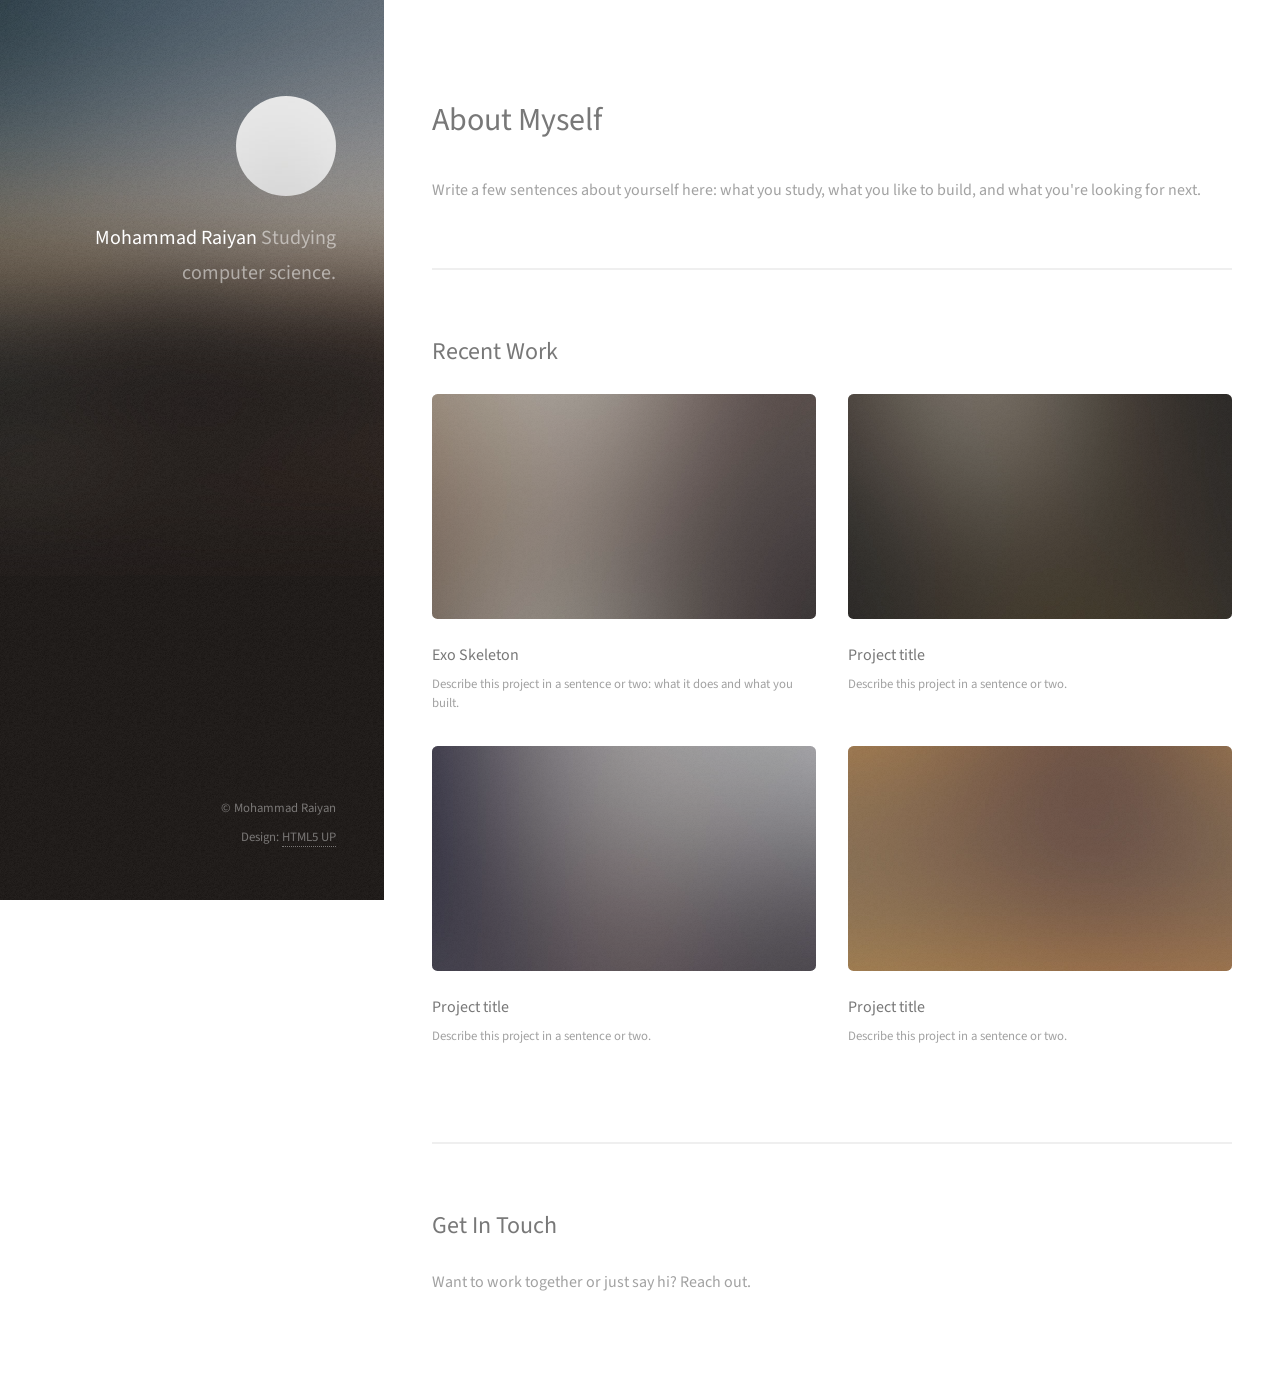
==== index.html @ b4f327a8 "Build portfolio site with admin editor" ====
<!DOCTYPE HTML>
<!--
	Strata by HTML5 UP
	html5up.net | @ajlkn
	Free for personal and commercial use under the CCA 3.0 license (html5up.net/license)

	All text, images and links come from content.json. Edit them at /admin.
-->
<html>
	<head>
		<title>Mohammad Raiyan</title>
		<meta charset="utf-8" />
		<meta name="viewport" content="width=device-width, initial-scale=1, user-scalable=no" />
		<link rel="stylesheet" href="assets/css/main.css" />
		<style id="portfolio-theme"></style>
	</head>
	<body class="is-preload">

		<!-- Header -->
			<header id="header">
				<div class="inner"></div>
			</header>

		<!-- Main -->
			<div id="main">

				<!-- About -->
					<section id="one"></section>

				<!-- Projects -->
					<section id="two"></section>

				<!-- Contact -->
					<section id="three"></section>

			</div>

		<!-- Footer -->
			<footer id="footer">
				<div class="inner">
					<ul class="icons" id="social"></ul>
					<ul class="copyright">
						<li id="copyright"></li><li>Design: <a href="http://html5up.net">HTML5 UP</a></li>
					</ul>
				</div>
			</footer>

		<!-- Scripts -->
			<script src="assets/js/jquery.min.js"></script>
			<script src="assets/js/jquery.poptrox.min.js"></script>
			<script src="assets/js/browser.min.js"></script>
			<script src="assets/js/breakpoints.min.js"></script>
			<script src="assets/js/util.js"></script>
			<script src="assets/js/main.js"></script>
			<script src="assets/js/content.js"></script>

	</body>
</html>
---- assets/css/main.css ----
@import url("fontawesome-all.min.css");
@import url("https://fonts.googleapis.com/css?family=Source+Sans+Pro:400,400italic");

/*
	Strata by HTML5 UP
	html5up.net | @ajlkn
	Free for personal and commercial use under the CCA 3.0 license (html5up.net/license)
*/

html, body, div, span, applet, object,
iframe, h1, h2, h3, h4, h5, h6, p, blockquote,
pre, a, abbr, acronym, address, big, cite,
code, del, dfn, em, img, ins, kbd, q, s, samp,
small, strike, strong, sub, sup, tt, var, b,
u, i, center, dl, dt, dd, ol, ul, li, fieldset,
form, label, legend, table, caption, tbody,
tfoot, thead, tr, th, td, article, aside,
canvas, details, embed, figure, figcaption,
footer, header, hgroup, menu, nav, output, ruby,
section, summary, time, mark, audio, video {
	margin: 0;
	padding: 0;
	border: 0;
	font-size: 100%;
	font: inherit;
	vertical-align: baseline;}

article, aside, details, figcaption, figure,
footer, header, hgroup, menu, nav, section {
	display: block;}

body {
	line-height: 1;
}

ol, ul {
	list-style: none;
}

blockquote, q {
	quotes: none;
}

	blockquote:before, blockquote:after, q:before, q:after {
		content: '';
		content: none;
	}

table {
	border-collapse: collapse;
	border-spacing: 0;
}

body {
	-webkit-text-size-adjust: none;
}

mark {
	background-color: transparent;
	color: inherit;
}

input::-moz-focus-inner {
	border: 0;
	padding: 0;
}

input, select, textarea {
	-moz-appearance: none;
	-webkit-appearance: none;
	-ms-appearance: none;
	appearance: none;
}

/* Basic */

	html {
		box-sizing: border-box;
	}

	*, *:before, *:after {
		box-sizing: inherit;
	}

	body {
		background: #fff;
	}

		body.is-preload *, body.is-preload *:before, body.is-preload *:after {
			-moz-animation: none !important;
			-webkit-animation: none !important;
			-ms-animation: none !important;
			animation: none !important;
			-moz-transition: none !important;
			-webkit-transition: none !important;
			-ms-transition: none !important;
			transition: none !important;
		}

	body, input, select, textarea {
		color: #a2a2a2;
		font-family: "Source Sans Pro", Helvetica, sans-serif;
		font-size: 16pt;
		font-weight: 400;
		line-height: 1.75em;
	}

	a {
		-moz-transition: color 0.2s ease-in-out, border-color 0.2s ease-in-out;
		-webkit-transition: color 0.2s ease-in-out, border-color 0.2s ease-in-out;
		-ms-transition: color 0.2s ease-in-out, border-color 0.2s ease-in-out;
		transition: color 0.2s ease-in-out, border-color 0.2s ease-in-out;
		border-bottom: dotted 1px;
		color: #49bf9d;
		text-decoration: none;
	}

		a:hover {
			border-bottom-color: transparent;
			color: #49bf9d !important;
			text-decoration: none;
		}

	strong, b {
		color: #787878;
		font-weight: 400;
	}

	em, i {
		font-style: italic;
	}

	p {
		margin: 0 0 2em 0;
	}

	h1, h2, h3, h4, h5, h6 {
		color: #787878;
		font-weight: 400;
		line-height: 1em;
		margin: 0 0 1em 0;
	}

		h1 a, h2 a, h3 a, h4 a, h5 a, h6 a {
			color: inherit;
			text-decoration: none;
		}

	h1 {
		font-size: 2em;
		line-height: 1.5em;
	}

	h2 {
		font-size: 1.5em;
		line-height: 1.5em;
	}

	h3 {
		font-size: 1.25em;
		line-height: 1.5em;
	}

	h4 {
		font-size: 1.1em;
		line-height: 1.5em;
	}

	h5 {
		font-size: 0.9em;
		line-height: 1.5em;
	}

	h6 {
		font-size: 0.7em;
		line-height: 1.5em;
	}

	sub {
		font-size: 0.8em;
		position: relative;
		top: 0.5em;
	}

	sup {
		font-size: 0.8em;
		position: relative;
		top: -0.5em;
	}

	hr {
		border: 0;
		border-bottom: solid 2px #efefef;
		margin: 2em 0;
	}

		hr.major {
			margin: 3em 0;
		}

	blockquote {
		border-left: solid 6px #efefef;
		font-style: italic;
		margin: 0 0 2em 0;
		padding: 0.5em 0 0.5em 1.5em;
	}

	code {
		background: #f7f7f7;
		border-radius: 0.35em;
		border: solid 2px #efefef;
		font-family: "Courier New", monospace;
		font-size: 0.9em;
		margin: 0 0.25em;
		padding: 0.25em 0.65em;
	}

	pre {
		-webkit-overflow-scrolling: touch;
		font-family: "Courier New", monospace;
		font-size: 0.9em;
		margin: 0 0 2em 0;
	}

		pre code {
			display: block;
			line-height: 1.75em;
			padding: 1em 1.5em;
			overflow-x: auto;
		}

	.align-left {
		text-align: left;
	}

	.align-center {
		text-align: center;
	}

	.align-right {
		text-align: right;
	}

/* Container */

	.container {
		margin: 0 auto;
		max-width: calc(100% - 4em);
		width: 100%;
	}

		.container.xsmall {
			width: 25%;
		}

		.container.small {
			width: 50%;
		}

		.container.medium {
			width: 75%;
		}

		.container.large {
			width: 125%;
		}

		.container.xlarge {
			width: 150%;
		}

		.container.max {
			width: 100%;
		}

		@media screen and (max-width: 980px) {

			.container {
				width: 100% !important;
				max-width: 100% !important;
			}

		}

		@media screen and (max-width: 480px) {

			.container {
				max-width: calc(100% - 3em);
			}

		}

/* Row */

	.row {
		display: flex;
		flex-wrap: wrap;
		box-sizing: border-box;
		align-items: stretch;
	}

		.row > * {
			box-sizing: border-box;
		}

		.row.gtr-uniform > * > :last-child {
			margin-bottom: 0;
		}

		.row.aln-left {
			justify-content: flex-start;
		}

		.row.aln-center {
			justify-content: center;
		}

		.row.aln-right {
			justify-content: flex-end;
		}

		.row.aln-top {
			align-items: flex-start;
		}

		.row.aln-middle {
			align-items: center;
		}

		.row.aln-bottom {
			align-items: flex-end;
		}

		.row > .imp {
			order: -1;
		}

		.row > .col-1 {
			width: 8.33333%;
		}

		.row > .off-1 {
			margin-left: 8.33333%;
		}

		.row > .col-2 {
			width: 16.66667%;
		}

		.row > .off-2 {
			margin-left: 16.66667%;
		}

		.row > .col-3 {
			width: 25%;
		}

		.row > .off-3 {
			margin-left: 25%;
		}

		.row > .col-4 {
			width: 33.33333%;
		}

		.row > .off-4 {
			margin-left: 33.33333%;
		}

		.row > .col-5 {
			width: 41.66667%;
		}

		.row > .off-5 {
			margin-left: 41.66667%;
		}

		.row > .col-6 {
			width: 50%;
		}

		.row > .off-6 {
			margin-left: 50%;
		}

		.row > .col-7 {
			width: 58.33333%;
		}

		.row > .off-7 {
			margin-left: 58.33333%;
		}

		.row > .col-8 {
			width: 66.66667%;
		}

		.row > .off-8 {
			margin-left: 66.66667%;
		}

		.row > .col-9 {
			width: 75%;
		}

		.row > .off-9 {
			margin-left: 75%;
		}

		.row > .col-10 {
			width: 83.33333%;
		}

		.row > .off-10 {
			margin-left: 83.33333%;
		}

		.row > .col-11 {
			width: 91.66667%;
		}

		.row > .off-11 {
			margin-left: 91.66667%;
		}

		.row > .col-12 {
			width: 100%;
		}

		.row > .off-12 {
			margin-left: 100%;
		}

		.row.gtr-0 {
			margin-top: 0;
			margin-left: 0em;
		}

			.row.gtr-0 > * {
				padding: 0 0 0 0em;
			}

			.row.gtr-0.gtr-uniform {
				margin-top: 0em;
			}

				.row.gtr-0.gtr-uniform > * {
					padding-top: 0em;
				}

		.row.gtr-25 {
			margin-top: 0;
			margin-left: -0.625em;
		}

			.row.gtr-25 > * {
				padding: 0 0 0 0.625em;
			}

			.row.gtr-25.gtr-uniform {
				margin-top: -0.625em;
			}

				.row.gtr-25.gtr-uniform > * {
					padding-top: 0.625em;
				}

		.row.gtr-50 {
			margin-top: 0;
			margin-left: -1.25em;
		}

			.row.gtr-50 > * {
				padding: 0 0 0 1.25em;
			}

			.row.gtr-50.gtr-uniform {
				margin-top: -1.25em;
			}

				.row.gtr-50.gtr-uniform > * {
					padding-top: 1.25em;
				}

		.row {
			margin-top: 0;
			margin-left: -2.5em;
		}

			.row > * {
				padding: 0 0 0 2.5em;
			}

			.row.gtr-uniform {
				margin-top: -2.5em;
			}

				.row.gtr-uniform > * {
					padding-top: 2.5em;
				}

		.row.gtr-150 {
			margin-top: 0;
			margin-left: -3.75em;
		}

			.row.gtr-150 > * {
				padding: 0 0 0 3.75em;
			}

			.row.gtr-150.gtr-uniform {
				margin-top: -3.75em;
			}

				.row.gtr-150.gtr-uniform > * {
					padding-top: 3.75em;
				}

		.row.gtr-200 {
			margin-top: 0;
			margin-left: -5em;
		}

			.row.gtr-200 > * {
				padding: 0 0 0 5em;
			}

			.row.gtr-200.gtr-uniform {
				margin-top: -5em;
			}

				.row.gtr-200.gtr-uniform > * {
					padding-top: 5em;
				}

		@media screen and (max-width: 1800px) {

			.row {
				display: flex;
				flex-wrap: wrap;
				box-sizing: border-box;
				align-items: stretch;
			}

				.row > * {
					box-sizing: border-box;
				}

				.row.gtr-uniform > * > :last-child {
					margin-bottom: 0;
				}

				.row.aln-left {
					justify-content: flex-start;
				}

				.row.aln-center {
					justify-content: center;
				}

				.row.aln-right {
					justify-content: flex-end;
				}

				.row.aln-top {
					align-items: flex-start;
				}

				.row.aln-middle {
					align-items: center;
				}

				.row.aln-bottom {
					align-items: flex-end;
				}

				.row > .imp-xlarge {
					order: -1;
				}

				.row > .col-1-xlarge {
					width: 8.33333%;
				}

				.row > .off-1-xlarge {
					margin-left: 8.33333%;
				}

				.row > .col-2-xlarge {
					width: 16.66667%;
				}

				.row > .off-2-xlarge {
					margin-left: 16.66667%;
				}

				.row > .col-3-xlarge {
					width: 25%;
				}

				.row > .off-3-xlarge {
					margin-left: 25%;
				}

				.row > .col-4-xlarge {
					width: 33.33333%;
				}

				.row > .off-4-xlarge {
					margin-left: 33.33333%;
				}

				.row > .col-5-xlarge {
					width: 41.66667%;
				}

				.row > .off-5-xlarge {
					margin-left: 41.66667%;
				}

				.row > .col-6-xlarge {
					width: 50%;
				}

				.row > .off-6-xlarge {
					margin-left: 50%;
				}

				.row > .col-7-xlarge {
					width: 58.33333%;
				}

				.row > .off-7-xlarge {
					margin-left: 58.33333%;
				}

				.row > .col-8-xlarge {
					width: 66.66667%;
				}

				.row > .off-8-xlarge {
					margin-left: 66.66667%;
				}

				.row > .col-9-xlarge {
					width: 75%;
				}

				.row > .off-9-xlarge {
					margin-left: 75%;
				}

				.row > .col-10-xlarge {
					width: 83.33333%;
				}

				.row > .off-10-xlarge {
					margin-left: 83.33333%;
				}

				.row > .col-11-xlarge {
					width: 91.66667%;
				}

				.row > .off-11-xlarge {
					margin-left: 91.66667%;
				}

				.row > .col-12-xlarge {
					width: 100%;
				}

				.row > .off-12-xlarge {
					margin-left: 100%;
				}

				.row.gtr-0 {
					margin-top: 0;
					margin-left: 0em;
				}

					.row.gtr-0 > * {
						padding: 0 0 0 0em;
					}

					.row.gtr-0.gtr-uniform {
						margin-top: 0em;
					}

						.row.gtr-0.gtr-uniform > * {
							padding-top: 0em;
						}

				.row.gtr-25 {
					margin-top: 0;
					margin-left: -0.625em;
				}

					.row.gtr-25 > * {
						padding: 0 0 0 0.625em;
					}

					.row.gtr-25.gtr-uniform {
						margin-top: -0.625em;
					}

						.row.gtr-25.gtr-uniform > * {
							padding-top: 0.625em;
						}

				.row.gtr-50 {
					margin-top: 0;
					margin-left: -1.25em;
				}

					.row.gtr-50 > * {
						padding: 0 0 0 1.25em;
					}

					.row.gtr-50.gtr-uniform {
						margin-top: -1.25em;
					}

						.row.gtr-50.gtr-uniform > * {
							padding-top: 1.25em;
						}

				.row {
					margin-top: 0;
					margin-left: -2.5em;
				}

					.row > * {
						padding: 0 0 0 2.5em;
					}

					.row.gtr-uniform {
						margin-top: -2.5em;
					}

						.row.gtr-uniform > * {
							padding-top: 2.5em;
						}

				.row.gtr-150 {
					margin-top: 0;
					margin-left: -3.75em;
				}

					.row.gtr-150 > * {
						padding: 0 0 0 3.75em;
					}

					.row.gtr-150.gtr-uniform {
						margin-top: -3.75em;
					}

						.row.gtr-150.gtr-uniform > * {
							padding-top: 3.75em;
						}

				.row.gtr-200 {
					margin-top: 0;
					margin-left: -5em;
				}

					.row.gtr-200 > * {
						padding: 0 0 0 5em;
					}

					.row.gtr-200.gtr-uniform {
						margin-top: -5em;
					}

						.row.gtr-200.gtr-uniform > * {
							padding-top: 5em;
						}

		}

		@media screen and (max-width: 1280px) {

			.row {
				display: flex;
				flex-wrap: wrap;
				box-sizing: border-box;
				align-items: stretch;
			}

				.row > * {
					box-sizing: border-box;
				}

				.row.gtr-uniform > * > :last-child {
					margin-bottom: 0;
				}

				.row.aln-left {
					justify-content: flex-start;
				}

				.row.aln-center {
					justify-content: center;
				}

				.row.aln-right {
					justify-content: flex-end;
				}

				.row.aln-top {
					align-items: flex-start;
				}

				.row.aln-middle {
					align-items: center;
				}

				.row.aln-bottom {
					align-items: flex-end;
				}

				.row > .imp-large {
					order: -1;
				}

				.row > .col-1-large {
					width: 8.33333%;
				}

				.row > .off-1-large {
					margin-left: 8.33333%;
				}

				.row > .col-2-large {
					width: 16.66667%;
				}

				.row > .off-2-large {
					margin-left: 16.66667%;
				}

				.row > .col-3-large {
					width: 25%;
				}

				.row > .off-3-large {
					margin-left: 25%;
				}

				.row > .col-4-large {
					width: 33.33333%;
				}

				.row > .off-4-large {
					margin-left: 33.33333%;
				}

				.row > .col-5-large {
					width: 41.66667%;
				}

				.row > .off-5-large {
					margin-left: 41.66667%;
				}

				.row > .col-6-large {
					width: 50%;
				}

				.row > .off-6-large {
					margin-left: 50%;
				}

				.row > .col-7-large {
					width: 58.33333%;
				}

				.row > .off-7-large {
					margin-left: 58.33333%;
				}

				.row > .col-8-large {
					width: 66.66667%;
				}

				.row > .off-8-large {
					margin-left: 66.66667%;
				}

				.row > .col-9-large {
					width: 75%;
				}

				.row > .off-9-large {
					margin-left: 75%;
				}

				.row > .col-10-large {
					width: 83.33333%;
				}

				.row > .off-10-large {
					margin-left: 83.33333%;
				}

				.row > .col-11-large {
					width: 91.66667%;
				}

				.row > .off-11-large {
					margin-left: 91.66667%;
				}

				.row > .col-12-large {
					width: 100%;
				}

				.row > .off-12-large {
					margin-left: 100%;
				}

				.row.gtr-0 {
					margin-top: 0;
					margin-left: 0em;
				}

					.row.gtr-0 > * {
						padding: 0 0 0 0em;
					}

					.row.gtr-0.gtr-uniform {
						margin-top: 0em;
					}

						.row.gtr-0.gtr-uniform > * {
							padding-top: 0em;
						}

				.row.gtr-25 {
					margin-top: 0;
					margin-left: -0.5em;
				}

					.row.gtr-25 > * {
						padding: 0 0 0 0.5em;
					}

					.row.gtr-25.gtr-uniform {
						margin-top: -0.5em;
					}

						.row.gtr-25.gtr-uniform > * {
							padding-top: 0.5em;
						}

				.row.gtr-50 {
					margin-top: 0;
					margin-left: -1em;
				}

					.row.gtr-50 > * {
						padding: 0 0 0 1em;
					}

					.row.gtr-50.gtr-uniform {
						margin-top: -1em;
					}

						.row.gtr-50.gtr-uniform > * {
							padding-top: 1em;
						}

				.row {
					margin-top: 0;
					margin-left: -2em;
				}

					.row > * {
						padding: 0 0 0 2em;
					}

					.row.gtr-uniform {
						margin-top: -2em;
					}

						.row.gtr-uniform > * {
							padding-top: 2em;
						}

				.row.gtr-150 {
					margin-top: 0;
					margin-left: -3em;
				}

					.row.gtr-150 > * {
						padding: 0 0 0 3em;
					}

					.row.gtr-150.gtr-uniform {
						margin-top: -3em;
					}

						.row.gtr-150.gtr-uniform > * {
							padding-top: 3em;
						}

				.row.gtr-200 {
					margin-top: 0;
					margin-left: -4em;
				}

					.row.gtr-200 > * {
						padding: 0 0 0 4em;
					}

					.row.gtr-200.gtr-uniform {
						margin-top: -4em;
					}

						.row.gtr-200.gtr-uniform > * {
							padding-top: 4em;
						}

		}

		@media screen and (max-width: 980px) {

			.row {
				display: flex;
				flex-wrap: wrap;
				box-sizing: border-box;
				align-items: stretch;
			}

				.row > * {
					box-sizing: border-box;
				}

				.row.gtr-uniform > * > :last-child {
					margin-bottom: 0;
				}

				.row.aln-left {
					justify-content: flex-start;
				}

				.row.aln-center {
					justify-content: center;
				}

				.row.aln-right {
					justify-content: flex-end;
				}

				.row.aln-top {
					align-items: flex-start;
				}

				.row.aln-middle {
					align-items: center;
				}

				.row.aln-bottom {
					align-items: flex-end;
				}

				.row > .imp-medium {
					order: -1;
				}

				.row > .col-1-medium {
					width: 8.33333%;
				}

				.row > .off-1-medium {
					margin-left: 8.33333%;
				}

				.row > .col-2-medium {
					width: 16.66667%;
				}

				.row > .off-2-medium {
					margin-left: 16.66667%;
				}

				.row > .col-3-medium {
					width: 25%;
				}

				.row > .off-3-medium {
					margin-left: 25%;
				}

				.row > .col-4-medium {
					width: 33.33333%;
				}

				.row > .off-4-medium {
					margin-left: 33.33333%;
				}

				.row > .col-5-medium {
					width: 41.66667%;
				}

				.row > .off-5-medium {
					margin-left: 41.66667%;
				}

				.row > .col-6-medium {
					width: 50%;
				}

				.row > .off-6-medium {
					margin-left: 50%;
				}

				.row > .col-7-medium {
					width: 58.33333%;
				}

				.row > .off-7-medium {
					margin-left: 58.33333%;
				}

				.row > .col-8-medium {
					width: 66.66667%;
				}

				.row > .off-8-medium {
					margin-left: 66.66667%;
				}

				.row > .col-9-medium {
					width: 75%;
				}

				.row > .off-9-medium {
					margin-left: 75%;
				}

				.row > .col-10-medium {
					width: 83.33333%;
				}

				.row > .off-10-medium {
					margin-left: 83.33333%;
				}

				.row > .col-11-medium {
					width: 91.66667%;
				}

				.row > .off-11-medium {
					margin-left: 91.66667%;
				}

				.row > .col-12-medium {
					width: 100%;
				}

				.row > .off-12-medium {
					margin-left: 100%;
				}

				.row.gtr-0 {
					margin-top: 0;
					margin-left: 0em;
				}

					.row.gtr-0 > * {
						padding: 0 0 0 0em;
					}

					.row.gtr-0.gtr-uniform {
						margin-top: 0em;
					}

						.row.gtr-0.gtr-uniform > * {
							padding-top: 0em;
						}

				.row.gtr-25 {
					margin-top: 0;
					margin-left: -0.5em;
				}

					.row.gtr-25 > * {
						padding: 0 0 0 0.5em;
					}

					.row.gtr-25.gtr-uniform {
						margin-top: -0.5em;
					}

						.row.gtr-25.gtr-uniform > * {
							padding-top: 0.5em;
						}

				.row.gtr-50 {
					margin-top: 0;
					margin-left: -1em;
				}

					.row.gtr-50 > * {
						padding: 0 0 0 1em;
					}

					.row.gtr-50.gtr-uniform {
						margin-top: -1em;
					}

						.row.gtr-50.gtr-uniform > * {
							padding-top: 1em;
						}

				.row {
					margin-top: 0;
					margin-left: -2em;
				}

					.row > * {
						padding: 0 0 0 2em;
					}

					.row.gtr-uniform {
						margin-top: -2em;
					}

						.row.gtr-uniform > * {
							padding-top: 2em;
						}

				.row.gtr-150 {
					margin-top: 0;
					margin-left: -3em;
				}

					.row.gtr-150 > * {
						padding: 0 0 0 3em;
					}

					.row.gtr-150.gtr-uniform {
						margin-top: -3em;
					}

						.row.gtr-150.gtr-uniform > * {
							padding-top: 3em;
						}

				.row.gtr-200 {
					margin-top: 0;
					margin-left: -4em;
				}

					.row.gtr-200 > * {
						padding: 0 0 0 4em;
					}

					.row.gtr-200.gtr-uniform {
						margin-top: -4em;
					}

						.row.gtr-200.gtr-uniform > * {
							padding-top: 4em;
						}

		}

		@media screen and (max-width: 736px) {

			.row {
				display: flex;
				flex-wrap: wrap;
				box-sizing: border-box;
				align-items: stretch;
			}

				.row > * {
					box-sizing: border-box;
				}

				.row.gtr-uniform > * > :last-child {
					margin-bottom: 0;
				}

				.row.aln-left {
					justify-content: flex-start;
				}

				.row.aln-center {
					justify-content: center;
				}

				.row.aln-right {
					justify-content: flex-end;
				}

				.row.aln-top {
					align-items: flex-start;
				}

				.row.aln-middle {
					align-items: center;
				}

				.row.aln-bottom {
					align-items: flex-end;
				}

				.row > .imp-small {
					order: -1;
				}

				.row > .col-1-small {
					width: 8.33333%;
				}

				.row > .off-1-small {
					margin-left: 8.33333%;
				}

				.row > .col-2-small {
					width: 16.66667%;
				}

				.row > .off-2-small {
					margin-left: 16.66667%;
				}

				.row > .col-3-small {
					width: 25%;
				}

				.row > .off-3-small {
					margin-left: 25%;
				}

				.row > .col-4-small {
					width: 33.33333%;
				}

				.row > .off-4-small {
					margin-left: 33.33333%;
				}

				.row > .col-5-small {
					width: 41.66667%;
				}

				.row > .off-5-small {
					margin-left: 41.66667%;
				}

				.row > .col-6-small {
					width: 50%;
				}

				.row > .off-6-small {
					margin-left: 50%;
				}

				.row > .col-7-small {
					width: 58.33333%;
				}

				.row > .off-7-small {
					margin-left: 58.33333%;
				}

				.row > .col-8-small {
					width: 66.66667%;
				}

				.row > .off-8-small {
					margin-left: 66.66667%;
				}

				.row > .col-9-small {
					width: 75%;
				}

				.row > .off-9-small {
					margin-left: 75%;
				}

				.row > .col-10-small {
					width: 83.33333%;
				}

				.row > .off-10-small {
					margin-left: 83.33333%;
				}

				.row > .col-11-small {
					width: 91.66667%;
				}

				.row > .off-11-small {
					margin-left: 91.66667%;
				}

				.row > .col-12-small {
					width: 100%;
				}

				.row > .off-12-small {
					margin-left: 100%;
				}

				.row.gtr-0 {
					margin-top: 0;
					margin-left: 0em;
				}

					.row.gtr-0 > * {
						padding: 0 0 0 0em;
					}

					.row.gtr-0.gtr-uniform {
						margin-top: 0em;
					}

						.row.gtr-0.gtr-uniform > * {
							padding-top: 0em;
						}

				.row.gtr-25 {
					margin-top: 0;
					margin-left: -0.375em;
				}

					.row.gtr-25 > * {
						padding: 0 0 0 0.375em;
					}

					.row.gtr-25.gtr-uniform {
						margin-top: -0.375em;
					}

						.row.gtr-25.gtr-uniform > * {
							padding-top: 0.375em;
						}

				.row.gtr-50 {
					margin-top: 0;
					margin-left: -0.75em;
				}

					.row.gtr-50 > * {
						padding: 0 0 0 0.75em;
					}

					.row.gtr-50.gtr-uniform {
						margin-top: -0.75em;
					}

						.row.gtr-50.gtr-uniform > * {
							padding-top: 0.75em;
						}

				.row {
					margin-top: 0;
					margin-left: -1.5em;
				}

					.row > * {
						padding: 0 0 0 1.5em;
					}

					.row.gtr-uniform {
						margin-top: -1.5em;
					}

						.row.gtr-uniform > * {
							padding-top: 1.5em;
						}

				.row.gtr-150 {
					margin-top: 0;
					margin-left: -2.25em;
				}

					.row.gtr-150 > * {
						padding: 0 0 0 2.25em;
					}

					.row.gtr-150.gtr-uniform {
						margin-top: -2.25em;
					}

						.row.gtr-150.gtr-uniform > * {
							padding-top: 2.25em;
						}

				.row.gtr-200 {
					margin-top: 0;
					margin-left: -3em;
				}

					.row.gtr-200 > * {
						padding: 0 0 0 3em;
					}

					.row.gtr-200.gtr-uniform {
						margin-top: -3em;
					}

						.row.gtr-200.gtr-uniform > * {
							padding-top: 3em;
						}

		}

		@media screen and (max-width: 480px) {

			.row {
				display: flex;
				flex-wrap: wrap;
				box-sizing: border-box;
				align-items: stretch;
			}

				.row > * {
					box-sizing: border-box;
				}

				.row.gtr-uniform > * > :last-child {
					margin-bottom: 0;
				}

				.row.aln-left {
					justify-content: flex-start;
				}

				.row.aln-center {
					justify-content: center;
				}

				.row.aln-right {
					justify-content: flex-end;
				}

				.row.aln-top {
					align-items: flex-start;
				}

				.row.aln-middle {
					align-items: center;
				}

				.row.aln-bottom {
					align-items: flex-end;
				}

				.row > .imp-xsmall {
					order: -1;
				}

				.row > .col-1-xsmall {
					width: 8.33333%;
				}

				.row > .off-1-xsmall {
					margin-left: 8.33333%;
				}

				.row > .col-2-xsmall {
					width: 16.66667%;
				}

				.row > .off-2-xsmall {
					margin-left: 16.66667%;
				}

				.row > .col-3-xsmall {
					width: 25%;
				}

				.row > .off-3-xsmall {
					margin-left: 25%;
				}

				.row > .col-4-xsmall {
					width: 33.33333%;
				}

				.row > .off-4-xsmall {
					margin-left: 33.33333%;
				}

				.row > .col-5-xsmall {
					width: 41.66667%;
				}

				.row > .off-5-xsmall {
					margin-left: 41.66667%;
				}

				.row > .col-6-xsmall {
					width: 50%;
				}

				.row > .off-6-xsmall {
					margin-left: 50%;
				}

				.row > .col-7-xsmall {
					width: 58.33333%;
				}

				.row > .off-7-xsmall {
					margin-left: 58.33333%;
				}

				.row > .col-8-xsmall {
					width: 66.66667%;
				}

				.row > .off-8-xsmall {
					margin-left: 66.66667%;
				}

				.row > .col-9-xsmall {
					width: 75%;
				}

				.row > .off-9-xsmall {
					margin-left: 75%;
				}

				.row > .col-10-xsmall {
					width: 83.33333%;
				}

				.row > .off-10-xsmall {
					margin-left: 83.33333%;
				}

				.row > .col-11-xsmall {
					width: 91.66667%;
				}

				.row > .off-11-xsmall {
					margin-left: 91.66667%;
				}

				.row > .col-12-xsmall {
					width: 100%;
				}

				.row > .off-12-xsmall {
					margin-left: 100%;
				}

				.row.gtr-0 {
					margin-top: 0;
					margin-left: 0em;
				}

					.row.gtr-0 > * {
						padding: 0 0 0 0em;
					}

					.row.gtr-0.gtr-uniform {
						margin-top: 0em;
					}

						.row.gtr-0.gtr-uniform > * {
							padding-top: 0em;
						}

				.row.gtr-25 {
					margin-top: 0;
					margin-left: -0.375em;
				}

					.row.gtr-25 > * {
						padding: 0 0 0 0.375em;
					}

					.row.gtr-25.gtr-uniform {
						margin-top: -0.375em;
					}

						.row.gtr-25.gtr-uniform > * {
							padding-top: 0.375em;
						}

				.row.gtr-50 {
					margin-top: 0;
					margin-left: -0.75em;
				}

					.row.gtr-50 > * {
						padding: 0 0 0 0.75em;
					}

					.row.gtr-50.gtr-uniform {
						margin-top: -0.75em;
					}

						.row.gtr-50.gtr-uniform > * {
							padding-top: 0.75em;
						}

				.row {
					margin-top: 0;
					margin-left: -1.5em;
				}

					.row > * {
						padding: 0 0 0 1.5em;
					}

					.row.gtr-uniform {
						margin-top: -1.5em;
					}

						.row.gtr-uniform > * {
							padding-top: 1.5em;
						}

				.row.gtr-150 {
					margin-top: 0;
					margin-left: -2.25em;
				}

					.row.gtr-150 > * {
						padding: 0 0 0 2.25em;
					}

					.row.gtr-150.gtr-uniform {
						margin-top: -2.25em;
					}

						.row.gtr-150.gtr-uniform > * {
							padding-top: 2.25em;
						}

				.row.gtr-200 {
					margin-top: 0;
					margin-left: -3em;
				}

					.row.gtr-200 > * {
						padding: 0 0 0 3em;
					}

					.row.gtr-200.gtr-uniform {
						margin-top: -3em;
					}

						.row.gtr-200.gtr-uniform > * {
							padding-top: 3em;
						}

		}

/* Section/Article */

	section.special, article.special {
		text-align: center;
	}

	header p {
		color: #b2b2b2;
		position: relative;
		margin: 0 0 1.5em 0;
	}

	header h2 + p {
		font-size: 1.25em;
		margin-top: -1em;
		line-height: 1.5em;
	}

	header h3 + p {
		font-size: 1.1em;
		margin-top: -0.8em;
		line-height: 1.5em;
	}

	header h4 + p,
	header h5 + p,
	header h6 + p {
		font-size: 0.9em;
		margin-top: -0.6em;
		line-height: 1.5em;
	}

	header.major h2 {
		font-size: 2em;
	}

/* Form */

	form {
		margin: 0 0 2em 0;
	}

	label {
		color: #787878;
		display: block;
		font-size: 0.9em;
		font-weight: 400;
		margin: 0 0 1em 0;
	}

	input[type="text"],
	input[type="password"],
	input[type="email"],
	select,
	textarea {
		-moz-appearance: none;
		-webkit-appearance: none;
		-ms-appearance: none;
		appearance: none;
		background: #f7f7f7;
		border-radius: 0.35em;
		border: solid 2px transparent;
		color: inherit;
		display: block;
		outline: 0;
		padding: 0 0.75em;
		text-decoration: none;
		width: 100%;
	}

		input[type="text"]:invalid,
		input[type="password"]:invalid,
		input[type="email"]:invalid,
		select:invalid,
		textarea:invalid {
			box-shadow: none;
		}

		input[type="text"]:focus,
		input[type="password"]:focus,
		input[type="email"]:focus,
		select:focus,
		textarea:focus {
			border-color: #49bf9d;
		}

	select {
		background-image: url("data:image/svg+xml;charset=utf8,%3Csvg xmlns='http://www.w3.org/2000/svg' width='40' height='40' preserveAspectRatio='none' viewBox='0 0 40 40'%3E%3Cpath d='M9.4,12.3l10.4,10.4l10.4-10.4c0.2-0.2,0.5-0.4,0.9-0.4c0.3,0,0.6,0.1,0.9,0.4l3.3,3.3c0.2,0.2,0.4,0.5,0.4,0.9 c0,0.4-0.1,0.6-0.4,0.9L20.7,31.9c-0.2,0.2-0.5,0.4-0.9,0.4c-0.3,0-0.6-0.1-0.9-0.4L4.3,17.3c-0.2-0.2-0.4-0.5-0.4-0.9 c0-0.4,0.1-0.6,0.4-0.9l3.3-3.3c0.2-0.2,0.5-0.4,0.9-0.4S9.1,12.1,9.4,12.3z' fill='%23dfdfdf' /%3E%3C/svg%3E");
		background-size: 1.25rem;
		background-repeat: no-repeat;
		background-position: calc(100% - 1rem) center;
		height: 2.75em;
		padding-right: 2.75em;
		text-overflow: ellipsis;
	}

		select option {
			color: #787878;
			background: #fff;
		}

		select:focus::-ms-value {
			background-color: transparent;
		}

		select::-ms-expand {
			display: none;
		}

	input[type="text"],
	input[type="password"],
	input[type="email"],
	select {
		height: 2.75em;
	}

	textarea {
		padding: 0.75em;
	}

	input[type="checkbox"],
	input[type="radio"] {
		-moz-appearance: none;
		-webkit-appearance: none;
		-ms-appearance: none;
		appearance: none;
		display: block;
		float: left;
		margin-right: -2em;
		opacity: 0;
		width: 1em;
		z-index: -1;
	}

		input[type="checkbox"] + label,
		input[type="radio"] + label {
			text-decoration: none;
			color: #a2a2a2;
			cursor: pointer;
			display: inline-block;
			font-size: 1em;
			font-weight: 400;
			padding-left: 2.4em;
			padding-right: 0.75em;
			position: relative;
		}

			input[type="checkbox"] + label:before,
			input[type="radio"] + label:before {
				-moz-osx-font-smoothing: grayscale;
				-webkit-font-smoothing: antialiased;
				display: inline-block;
				font-style: normal;
				font-variant: normal;
				text-rendering: auto;
				line-height: 1;
				text-transform: none !important;
				font-family: 'Font Awesome 5 Free';
				font-weight: 900;
			}

			input[type="checkbox"] + label:before,
			input[type="radio"] + label:before {
				background: #f7f7f7;
				border-radius: 0.35em;
				border: solid 2px transparent;
				content: '';
				display: inline-block;
				font-size: 0.8em;
				height: 2.0625em;
				left: 0;
				line-height: 1.85625em;
				position: absolute;
				text-align: center;
				top: 0;
				width: 2.0625em;
			}

		input[type="checkbox"]:checked + label:before,
		input[type="radio"]:checked + label:before {
			background: #787878;
			border-color: #787878;
			color: #fff;
			content: '\f00c';
		}

		input[type="checkbox"]:focus + label:before,
		input[type="radio"]:focus + label:before {
			border-color: #49bf9d;
		}

	input[type="checkbox"] + label:before {
		border-radius: 0.35em;
	}

	input[type="radio"] + label:before {
		border-radius: 100%;
	}

	::-webkit-input-placeholder {
		color: #b2b2b2 !important;
		opacity: 1.0;
	}

	:-moz-placeholder {
		color: #b2b2b2 !important;
		opacity: 1.0;
	}

	::-moz-placeholder {
		color: #b2b2b2 !important;
		opacity: 1.0;
	}

	:-ms-input-placeholder {
		color: #b2b2b2 !important;
		opacity: 1.0;
	}

/* Box */

	.box {
		border-radius: 0.35em;
		border: solid 2px #efefef;
		margin-bottom: 2em;
		padding: 1.5em;
	}

		.box > :last-child,
		.box > :last-child > :last-child,
		.box > :last-child > :last-child > :last-child {
			margin-bottom: 0;
		}

		.box.alt {
			border: 0;
			border-radius: 0;
			padding: 0;
		}

/* Icon */

	.icon {
		text-decoration: none;
		border-bottom: none;
		position: relative;
	}

		.icon:before {
			-moz-osx-font-smoothing: grayscale;
			-webkit-font-smoothing: antialiased;
			display: inline-block;
			font-style: normal;
			font-variant: normal;
			text-rendering: auto;
			line-height: 1;
			text-transform: none !important;
			font-family: 'Font Awesome 5 Free';
			font-weight: 400;
		}

		.icon > .label {
			display: none;
		}

		.icon:before {
			line-height: inherit;
		}

		.icon.solid:before {
			font-weight: 900;
		}

		.icon.brands:before {
			font-family: 'Font Awesome 5 Brands';
		}

/* Image */

	.image {
		border-radius: 0.35em;
		border: 0;
		display: inline-block;
		position: relative;
	}

		.image:before {
			-moz-transition: opacity 0.2s ease-in-out;
			-webkit-transition: opacity 0.2s ease-in-out;
			-ms-transition: opacity 0.2s ease-in-out;
			transition: opacity 0.2s ease-in-out;
			background: url("images/overlay.png");
			border-radius: 0.35em;
			content: '';
			display: block;
			height: 100%;
			left: 0;
			opacity: 0.5;
			position: absolute;
			top: 0;
			width: 100%;
		}

		.image.thumb {
			text-align: center;
		}

			.image.thumb:after {
				-moz-transition: opacity 0.2s ease-in-out;
				-webkit-transition: opacity 0.2s ease-in-out;
				-ms-transition: opacity 0.2s ease-in-out;
				transition: opacity 0.2s ease-in-out;
				border-radius: 0.35em;
				border: solid 3px rgba(255, 255, 255, 0.5);
				color: #fff;
				content: 'View';
				display: inline-block;
				font-size: 0.8em;
				font-weight: 400;
				left: 50%;
				line-height: 2.25em;
				margin: -1.25em 0 0 -3em;
				opacity: 0;
				padding: 0 1.5em;
				position: absolute;
				text-align: center;
				text-decoration: none;
				top: 50%;
				white-space: nowrap;
			}

			.image.thumb:hover:after {
				opacity: 1.0;
			}

			.image.thumb:hover:before {
				background: url("images/overlay.png"), url("images/overlay.png");
				opacity: 1.0;
			}

		.image img {
			border-radius: 0.35em;
			display: block;
		}

		.image.left {
			float: left;
			margin: 0 1.5em 1em 0;
			top: 0.25em;
		}

		.image.right {
			float: right;
			margin: 0 0 1em 1.5em;
			top: 0.25em;
		}

		.image.left, .image.right {
			max-width: 40%;
		}

			.image.left img, .image.right img {
				width: 100%;
			}

		.image.fit {
			display: block;
			margin: 0 0 2em 0;
			width: 100%;
		}

			.image.fit img {
				width: 100%;
			}

		.image.avatar {
			border-radius: 100%;
		}

			.image.avatar:before {
				display: none;
			}

			.image.avatar img {
				border-radius: 100%;
				width: 100%;
			}

/* List */

	ol {
		list-style: decimal;
		margin: 0 0 2em 0;
		padding-left: 1.25em;
	}

		ol li {
			padding-left: 0.25em;
		}

	ul {
		list-style: disc;
		margin: 0 0 2em 0;
		padding-left: 1em;
	}

		ul li {
			padding-left: 0.5em;
		}

		ul.alt {
			list-style: none;
			padding-left: 0;
		}

			ul.alt li {
				border-top: solid 2px #efefef;
				padding: 0.5em 0;
			}

				ul.alt li:first-child {
					border-top: 0;
					padding-top: 0;
				}

	dl {
		margin: 0 0 2em 0;
	}

/* Icons */

	ul.icons {
		cursor: default;
		list-style: none;
		padding-left: 0;
	}

		ul.icons li {
			display: inline-block;
			padding: 0 1em 0 0;
		}

			ul.icons li:last-child {
				padding-right: 0;
			}

			ul.icons li .icon:before {
				font-size: 1.5em;
			}

/* Labeled Icons */

	ul.labeled-icons {
		list-style: none;
		padding: 0;
	}

		ul.labeled-icons li {
			line-height: 1.75em;
			margin: 1.5em 0 0 0;
			padding-left: 2.25em;
			position: relative;
		}

			ul.labeled-icons li:first-child {
				margin-top: 0;
			}

			ul.labeled-icons li a {
				color: inherit;
			}

			ul.labeled-icons li h3 {
				color: #b2b2b2;
				left: 0;
				position: absolute;
				text-align: center;
				top: 0;
				width: 1em;
			}

/* Actions */

	ul.actions {
		display: -moz-flex;
		display: -webkit-flex;
		display: -ms-flex;
		display: flex;
		cursor: default;
		list-style: none;
		margin-left: -1em;
		padding-left: 0;
	}

		ul.actions li {
			padding: 0 0 0 1em;
			vertical-align: middle;
		}

		ul.actions.special {
			-moz-justify-content: center;
			-webkit-justify-content: center;
			-ms-justify-content: center;
			justify-content: center;
			width: 100%;
			margin-left: 0;
		}

			ul.actions.special li:first-child {
				padding-left: 0;
			}

		ul.actions.stacked {
			-moz-flex-direction: column;
			-webkit-flex-direction: column;
			-ms-flex-direction: column;
			flex-direction: column;
			margin-left: 0;
		}

			ul.actions.stacked li {
				padding: 1.3em 0 0 0;
			}

				ul.actions.stacked li:first-child {
					padding-top: 0;
				}

		ul.actions.fit {
			width: calc(100% + 1em);
		}

			ul.actions.fit li {
				-moz-flex-grow: 1;
				-webkit-flex-grow: 1;
				-ms-flex-grow: 1;
				flex-grow: 1;
				-moz-flex-shrink: 1;
				-webkit-flex-shrink: 1;
				-ms-flex-shrink: 1;
				flex-shrink: 1;
				width: 100%;
			}

				ul.actions.fit li > * {
					width: 100%;
				}

			ul.actions.fit.stacked {
				width: 100%;
			}

		@media screen and (max-width: 480px) {

			ul.actions:not(.fixed) {
				-moz-flex-direction: column;
				-webkit-flex-direction: column;
				-ms-flex-direction: column;
				flex-direction: column;
				margin-left: 0;
				width: 100% !important;
			}

				ul.actions:not(.fixed) li {
					-moz-flex-grow: 1;
					-webkit-flex-grow: 1;
					-ms-flex-grow: 1;
					flex-grow: 1;
					-moz-flex-shrink: 1;
					-webkit-flex-shrink: 1;
					-ms-flex-shrink: 1;
					flex-shrink: 1;
					padding: 1em 0 0 0;
					text-align: center;
					width: 100%;
				}

					ul.actions:not(.fixed) li > * {
						width: 100%;
					}

					ul.actions:not(.fixed) li:first-child {
						padding-top: 0;
					}

					ul.actions:not(.fixed) li input[type="submit"],
					ul.actions:not(.fixed) li input[type="reset"],
					ul.actions:not(.fixed) li input[type="button"],
					ul.actions:not(.fixed) li button,
					ul.actions:not(.fixed) li .button {
						width: 100%;
					}

						ul.actions:not(.fixed) li input[type="submit"].icon:before,
						ul.actions:not(.fixed) li input[type="reset"].icon:before,
						ul.actions:not(.fixed) li input[type="button"].icon:before,
						ul.actions:not(.fixed) li button.icon:before,
						ul.actions:not(.fixed) li .button.icon:before {
							margin-left: -0.5em;
						}

		}

/* Table */

	.table-wrapper {
		-webkit-overflow-scrolling: touch;
		overflow-x: auto;
	}

	table {
		margin: 0 0 2em 0;
		width: 100%;
	}

		table tbody tr {
			border: solid 1px #efefef;
			border-left: 0;
			border-right: 0;
		}

			table tbody tr:nth-child(2n + 1) {
				background-color: #f7f7f7;
			}

		table td {
			padding: 0.75em 0.75em;
		}

		table th {
			color: #787878;
			font-size: 0.9em;
			font-weight: 400;
			padding: 0 0.75em 0.75em 0.75em;
			text-align: left;
		}

		table thead {
			border-bottom: solid 2px #efefef;
		}

		table tfoot {
			border-top: solid 2px #efefef;
		}

		table.alt {
			border-collapse: separate;
		}

			table.alt tbody tr td {
				border: solid 2px #efefef;
				border-left-width: 0;
				border-top-width: 0;
			}

				table.alt tbody tr td:first-child {
					border-left-width: 2px;
				}

			table.alt tbody tr:first-child td {
				border-top-width: 2px;
			}

			table.alt thead {
				border-bottom: 0;
			}

			table.alt tfoot {
				border-top: 0;
			}

/* Button */

	input[type="submit"],
	input[type="reset"],
	input[type="button"],
	.button {
		-moz-appearance: none;
		-webkit-appearance: none;
		-ms-appearance: none;
		appearance: none;
		-moz-transition: background-color 0.2s ease-in-out, color 0.2s ease-in-out, border-color 0.2s ease-in-out;
		-webkit-transition: background-color 0.2s ease-in-out, color 0.2s ease-in-out, border-color 0.2s ease-in-out;
		-ms-transition: background-color 0.2s ease-in-out, color 0.2s ease-in-out, border-color 0.2s ease-in-out;
		transition: background-color 0.2s ease-in-out, color 0.2s ease-in-out, border-color 0.2s ease-in-out;
		background-color: transparent;
		border-radius: 0.35em;
		border: solid 3px #efefef;
		color: #787878 !important;
		cursor: pointer;
		display: inline-block;
		font-weight: 400;
		height: 3.15em;
		height: calc(2.75em + 6px);
		line-height: 2.75em;
		min-width: 10em;
		padding: 0 1.5em;
		text-align: center;
		text-decoration: none;
		white-space: nowrap;
	}

		input[type="submit"]:hover,
		input[type="reset"]:hover,
		input[type="button"]:hover,
		.button:hover {
			border-color: #49bf9d;
			color: #49bf9d !important;
		}

		input[type="submit"]:active,
		input[type="reset"]:active,
		input[type="button"]:active,
		.button:active {
			background-color: rgba(73, 191, 157, 0.1);
			border-color: #49bf9d;
			color: #49bf9d !important;
		}

		input[type="submit"].icon,
		input[type="reset"].icon,
		input[type="button"].icon,
		.button.icon {
			padding-left: 1.35em;
		}

			input[type="submit"].icon:before,
			input[type="reset"].icon:before,
			input[type="button"].icon:before,
			.button.icon:before {
				margin-right: 0.5em;
			}

		input[type="submit"].fit,
		input[type="reset"].fit,
		input[type="button"].fit,
		.button.fit {
			min-width: 0;
			width: 100%;
		}

		input[type="submit"].small,
		input[type="reset"].small,
		input[type="button"].small,
		.button.small {
			font-size: 0.8em;
		}

		input[type="submit"].large,
		input[type="reset"].large,
		input[type="button"].large,
		.button.large {
			font-size: 1.35em;
		}

		input[type="submit"].primary,
		input[type="reset"].primary,
		input[type="button"].primary,
		.button.primary {
			background-color: #49bf9d;
			border-color: #49bf9d;
			color: #ffffff !important;
		}

			input[type="submit"].primary:hover,
			input[type="reset"].primary:hover,
			input[type="button"].primary:hover,
			.button.primary:hover {
				background-color: #5cc6a7;
				border-color: #5cc6a7;
			}

			input[type="submit"].primary:active,
			input[type="reset"].primary:active,
			input[type="button"].primary:active,
			.button.primary:active {
				background-color: #3eb08f;
				border-color: #3eb08f;
			}

		input[type="submit"].disabled, input[type="submit"]:disabled,
		input[type="reset"].disabled,
		input[type="reset"]:disabled,
		input[type="button"].disabled,
		input[type="button"]:disabled,
		.button.disabled,
		.button:disabled {
			background-color: #e7e7e7 !important;
			border-color: #e7e7e7 !important;
			color: #b2b2b2 !important;
			cursor: default;
		}

/* Work Item */

	.work-item {
		margin: 0 0 2em 0;
	}

		.work-item .image {
			margin: 0 0 1.5em 0;
		}

		.work-item h3 {
			font-size: 1em;
			margin: 0 0 0.5em 0;
		}

		.work-item p {
			font-size: 0.8em;
			line-height: 1.5em;
			margin: 0;
		}

/* Header */

	#header {
		display: -moz-flex;
		display: -webkit-flex;
		display: -ms-flex;
		display: flex;
		-moz-flex-direction: column;
		-webkit-flex-direction: column;
		-ms-flex-direction: column;
		flex-direction: column;
		-moz-align-items: -moz-flex-end;
		-webkit-align-items: -webkit-flex-end;
		-ms-align-items: -ms-flex-end;
		align-items: flex-end;
		-moz-justify-content: space-between;
		-webkit-justify-content: space-between;
		-ms-justify-content: space-between;
		justify-content: space-between;
		background-color: #1f1815;
		background-attachment: scroll,								scroll;
		background-image: url("images/overlay.png"), url("../../images/bg.jpg");
		background-position: top left,							top left;
		background-repeat: repeat,								no-repeat;
		background-size: auto,								150%;
		color: rgba(255, 255, 255, 0.5);
		height: 100%;
		left: 0;
		padding: 8em 4em;
		position: fixed;
		text-align: right;
		top: 0;
		width: 35%;
	}

		#header > * {
			-moz-flex-shrink: 0;
			-webkit-flex-shrink: 0;
			-ms-flex-shrink: 0;
			flex-shrink: 0;
			width: 100%;
		}

		#header > .inner {
			-moz-flex-grow: 1;
			-webkit-flex-grow: 1;
			-ms-flex-grow: 1;
			flex-grow: 1;
			margin: 0 0 2em 0;
		}

		#header strong, #header b {
			color: #ffffff;
		}

		#header h2, #header h3, #header h4, #header h5, #header h6 {
			color: #ffffff;
		}

		#header h1 {
			color: rgba(255, 255, 255, 0.5);
			font-size: 1.35em;
			line-height: 1.75em;
			margin: 0;
		}

		#header .image.avatar {
			margin: 0 0 1em 0;
			width: 6.25em;
		}

/* Footer */

	#footer .icons {
		margin: 1em 0 0 0;
	}

		#footer .icons a {
			color: rgba(255, 255, 255, 0.4);
		}

	#footer .copyright {
		color: rgba(255, 255, 255, 0.4);
		font-size: 0.8em;
		list-style: none;
		margin: 1em 0 0 0;
		padding: 0;
	}

		#footer .copyright li {
			border-left: solid 1px rgba(255, 255, 255, 0.25);
			display: inline-block;
			line-height: 1em;
			margin-left: 0.75em;
			padding-left: 0.75em;
		}

			#footer .copyright li:first-child {
				border-left: 0;
				margin-left: 0;
				padding-left: 0;
			}

			#footer .copyright li a {
				color: inherit;
			}

/* Main */

	#main {
		margin-left: 35%;
		max-width: 54em;
		padding: 8em 4em 4em 4em;
		width: calc(100% - 35%);
	}

		#main > section {
			border-top: solid 2px #efefef;
			margin: 4em 0 0 0;
			padding: 4em 0 0 0;
		}

			#main > section:first-child {
				border-top: 0;
				margin-top: 0;
				padding-top: 0;
			}

/* Poptrox */

	@-moz-keyframes spin {
		0% {
			-moz-transform: rotate(0deg);
			-webkit-transform: rotate(0deg);
			-ms-transform: rotate(0deg);
			transform: rotate(0deg);
		}

		100% {
			-moz-transform: rotate(360deg);
			-webkit-transform: rotate(360deg);
			-ms-transform: rotate(360deg);
			transform: rotate(360deg);
		}
	}

	@-webkit-keyframes spin {
		0% {
			-moz-transform: rotate(0deg);
			-webkit-transform: rotate(0deg);
			-ms-transform: rotate(0deg);
			transform: rotate(0deg);
		}

		100% {
			-moz-transform: rotate(360deg);
			-webkit-transform: rotate(360deg);
			-ms-transform: rotate(360deg);
			transform: rotate(360deg);
		}
	}

	@-ms-keyframes spin {
		0% {
			-moz-transform: rotate(0deg);
			-webkit-transform: rotate(0deg);
			-ms-transform: rotate(0deg);
			transform: rotate(0deg);
		}

		100% {
			-moz-transform: rotate(360deg);
			-webkit-transform: rotate(360deg);
			-ms-transform: rotate(360deg);
			transform: rotate(360deg);
		}
	}

	@keyframes spin {
		0% {
			-moz-transform: rotate(0deg);
			-webkit-transform: rotate(0deg);
			-ms-transform: rotate(0deg);
			transform: rotate(0deg);
		}

		100% {
			-moz-transform: rotate(360deg);
			-webkit-transform: rotate(360deg);
			-ms-transform: rotate(360deg);
			transform: rotate(360deg);
		}
	}

	.poptrox-popup {
		-moz-box-sizing: content-box;
		-webkit-box-sizing: content-box;
		-ms-box-sizing: content-box;
		box-sizing: content-box;
		-webkit-tap-highlight-color: rgba(255, 255, 255, 0);
		background: #fff;
		border-radius: 0.35em;
		box-shadow: 0 0.1em 0.15em 0 rgba(0, 0, 0, 0.15);
		overflow: hidden;
		padding-bottom: 3em;
	}

		.poptrox-popup .loader {
			text-decoration: none;
			-moz-animation: spin 1s linear infinite;
			-webkit-animation: spin 1s linear infinite;
			-ms-animation: spin 1s linear infinite;
			animation: spin 1s linear infinite;
			font-size: 1.5em;
			height: 1em;
			left: 50%;
			line-height: 1em;
			margin: -0.5em 0 0 -0.5em;
			position: absolute;
			top: 50%;
			width: 1em;
		}

			.poptrox-popup .loader:before {
				-moz-osx-font-smoothing: grayscale;
				-webkit-font-smoothing: antialiased;
				display: inline-block;
				font-style: normal;
				font-variant: normal;
				text-rendering: auto;
				line-height: 1;
				text-transform: none !important;
				font-family: 'Font Awesome 5 Free';
				font-weight: 900;
			}

			.poptrox-popup .loader:before {
				content: '\f1ce';
			}

		.poptrox-popup .caption {
			background: #fff;
			bottom: 0;
			cursor: default;
			font-size: 0.9em;
			height: 3em;
			left: 0;
			line-height: 2.8em;
			position: absolute;
			text-align: center;
			width: 100%;
			z-index: 1;
		}

		.poptrox-popup .nav-next,
		.poptrox-popup .nav-previous {
			text-decoration: none;
			-moz-transition: opacity 0.2s ease-in-out;
			-webkit-transition: opacity 0.2s ease-in-out;
			-ms-transition: opacity 0.2s ease-in-out;
			transition: opacity 0.2s ease-in-out;
			-webkit-tap-highlight-color: rgba(255, 255, 255, 0);
			background: rgba(0, 0, 0, 0.01);
			cursor: pointer;
			height: 100%;
			opacity: 0;
			position: absolute;
			top: 0;
			width: 50%;
		}

			.poptrox-popup .nav-next:before,
			.poptrox-popup .nav-previous:before {
				-moz-osx-font-smoothing: grayscale;
				-webkit-font-smoothing: antialiased;
				display: inline-block;
				font-style: normal;
				font-variant: normal;
				text-rendering: auto;
				line-height: 1;
				text-transform: none !important;
				font-family: 'Font Awesome 5 Free';
				font-weight: 900;
			}

			.poptrox-popup .nav-next:before,
			.poptrox-popup .nav-previous:before {
				color: #fff;
				font-size: 2.5em;
				height: 1em;
				line-height: 1em;
				margin-top: -0.75em;
				position: absolute;
				text-align: center;
				top: 50%;
				width: 1.5em;
			}

		.poptrox-popup .nav-next {
			right: 0;
		}

			.poptrox-popup .nav-next:before {
				content: '\f105';
				right: 0;
			}

		.poptrox-popup .nav-previous {
			left: 0;
		}

			.poptrox-popup .nav-previous:before {
				content: '\f104';
				left: 0;
			}

		.poptrox-popup .closer {
			text-decoration: none;
			-moz-transition: opacity 0.2s ease-in-out;
			-webkit-transition: opacity 0.2s ease-in-out;
			-ms-transition: opacity 0.2s ease-in-out;
			transition: opacity 0.2s ease-in-out;
			-webkit-tap-highlight-color: rgba(255, 255, 255, 0);
			color: #fff;
			height: 4em;
			line-height: 4em;
			opacity: 0;
			position: absolute;
			right: 0;
			text-align: center;
			top: 0;
			width: 4em;
			z-index: 2;
		}

			.poptrox-popup .closer:before {
				-moz-osx-font-smoothing: grayscale;
				-webkit-font-smoothing: antialiased;
				display: inline-block;
				font-style: normal;
				font-variant: normal;
				text-rendering: auto;
				line-height: 1;
				text-transform: none !important;
				font-family: 'Font Awesome 5 Free';
				font-weight: 900;
			}

			.poptrox-popup .closer:before {
				-moz-box-sizing: content-box;
				-webkit-box-sizing: content-box;
				-ms-box-sizing: content-box;
				box-sizing: content-box;
				border-radius: 100%;
				border: solid 3px rgba(255, 255, 255, 0.5);
				content: '\f00d';
				display: block;
				font-size: 1em;
				height: 1.75em;
				left: 50%;
				line-height: 1.75em;
				margin: -0.875em 0 0 -0.875em;
				position: absolute;
				top: 50%;
				width: 1.75em;
			}

		.poptrox-popup:hover .nav-next,
		.poptrox-popup:hover .nav-previous {
			opacity: 0.5;
		}

			.poptrox-popup:hover .nav-next:hover,
			.poptrox-popup:hover .nav-previous:hover {
				opacity: 1.0;
			}

		.poptrox-popup:hover .closer {
			opacity: 0.5;
		}

			.poptrox-popup:hover .closer:hover {
				opacity: 1.0;
			}

/* Touch */

	body.is-touch .image.thumb:before {
		opacity: 0.5 !important;
	}

	body.is-touch .image.thumb:after {
		display: none !important;
	}

	body.is-touch #header {
		background-attachment: scroll;
		background-size: auto, cover;
	}

	body.is-touch .poptrox-popup .nav-next,
	body.is-touch .poptrox-popup .nav-previous,
	body.is-touch .poptrox-popup .closer {
		opacity: 1.0 !important;
	}

/* XLarge */

	@media screen and (max-width: 1800px) {

		/* Basic */

			body, input, select, textarea {
				font-size: 12pt;
			}

	}

/* Large */

	@media screen and (max-width: 1280px) {

		/* Header */

			#header {
				padding: 6em 3em 3em 3em;
				width: 30%;
			}

				#header h1 {
					font-size: 1.25em;
				}

					#header h1 br {
						display: none;
					}

				#header > .inner {
					margin-bottom: 0;
				}

		/* Footer */

			#footer .copyright li {
				border-left-width: 0;
				display: block;
				line-height: 2.25em;
				margin-left: 0;
				padding-left: 0;
			}

		/* Main */

			#main {
				margin-left: 30%;
				max-width: none;
				padding: 6em 3em 3em 3em;
				width: calc(100% - 30%);
			}

	}

/* Medium */

	@media screen and (max-width: 980px) {

		/* Basic */

			h1 br, h2 br, h3 br, h4 br, h5 br, h6 br {
				display: none;
			}

		/* List */

			ul.icons li .icon {
				font-size: 1.25em;
			}

		/* Header */

			#header {
				background-attachment: scroll;
				background-position: top left, center center;
				background-size: auto,		cover;
				left: auto;
				padding: 6em 4em;
				position: relative;
				text-align: center;
				top: auto;
				width: 100%;
				display: block;
			}

				#header h1 {
					font-size: 1.75em;
				}

					#header h1 br {
						display: inline;
					}

		/* Footer */

			#footer {
				background-attachment: scroll;
				background-color: #1f1815;
				background-image: url("images/overlay.png"), url("../../images/bg.jpg");
				background-position: top left,						bottom center;
				background-repeat: repeat,							no-repeat;
				background-size: auto,							cover;
				bottom: auto;
				left: auto;
				padding: 4em 4em 6em 4em;
				position: relative;
				text-align: center;
				width: 100%;
			}

				#footer .icons {
					margin: 0 0 1em 0;
				}

				#footer .copyright {
					margin: 0 0 1em 0;
				}

					#footer .copyright li {
						border-left-width: 1px;
						display: inline-block;
						line-height: 1em;
						margin-left: 0.75em;
						padding-left: 0.75em;
					}

		/* Main */

			#main {
				margin: 0;
				padding: 6em 4em;
				width: 100%;
			}

	}

/* Small */

	@media screen and (max-width: 736px) {

		/* Basic */

			h1 {
				font-size: 1.5em;
			}

			h2 {
				font-size: 1.2em;
			}

			h3 {
				font-size: 1em;
			}

		/* Section/Article */

			section.special, article.special {
				text-align: center;
			}

			header.major h2 {
				font-size: 1.35em;
			}

		/* List */

			ul.labeled-icons li {
				padding-left: 2em;
			}

				ul.labeled-icons li h3 {
					line-height: 1.75em;
				}

		/* Header */

			#header {
				padding: 2.25em 1.5em;
			}

				#header h1 {
					font-size: 1.35em;
				}

		/* Footer */

			#footer {
				padding: 2.25em 1.5em;
			}

		/* Main */

			#main {
				padding: 2.25em 1.5em 0.25em 1.5em;
			}

				#main > section {
					margin: 2.25em 0 0 0;
					padding: 2.25em 0 0 0;
				}

		/* Poptrox */

			.poptrox-popup {
				border-radius: 0;
			}

				.poptrox-popup .nav-next:before,
				.poptrox-popup .nav-previous:before {
					margin-top: -1em;
				}

	}

/* XSmall */

	@media screen and (max-width: 480px) {

		/* Header */

			#header {
				padding: 4.5em 1.5em;
			}

				#header h1 br {
					display: none;
				}

		/* Footer */

			#footer .copyright li {
				border-left-width: 0;
				display: block;
				line-height: 2.25em;
				margin-left: 0;
				padding-left: 0;
			}

	}
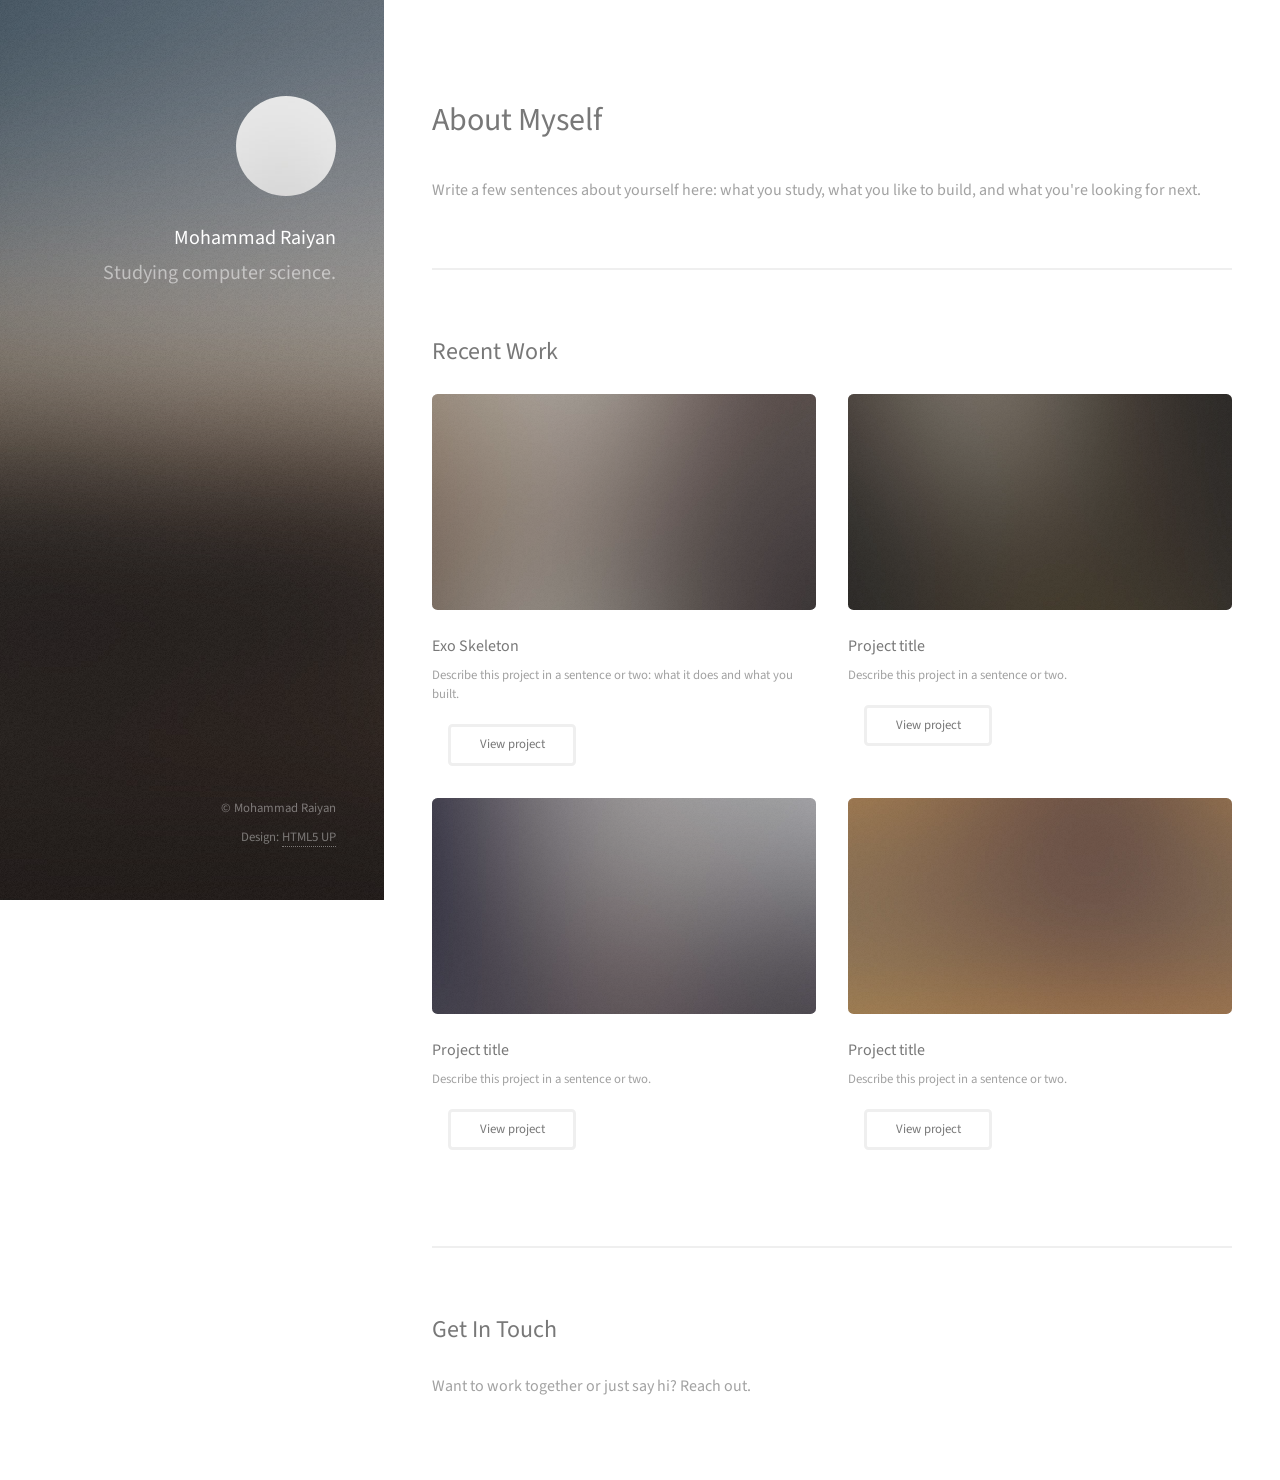
==== commit 007ff071: "Add project pages, image cropping and layout fixes" ====
--- a/index.html
+++ b/index.html
@@ -6,12 +6,14 @@
 
 	All text, images and links come from content.json. Edit them at /admin.
 -->
-<html>
+<html lang="en">
 	<head>
 		<title>Mohammad Raiyan</title>
 		<meta charset="utf-8" />
-		<meta name="viewport" content="width=device-width, initial-scale=1, user-scalable=no" />
+		<meta name="viewport" content="width=device-width, initial-scale=1" />
+		<link rel="icon" id="favicon" href="images/avatar.jpg" />
 		<link rel="stylesheet" href="assets/css/main.css" />
+		<link rel="stylesheet" href="assets/css/portfolio.css" />
 		<style id="portfolio-theme"></style>
 	</head>
 	<body class="is-preload">
@@ -32,6 +34,9 @@
 
 				<!-- Contact -->
 					<section id="three"></section>
+
+				<!-- One project, shown instead of the sections above when the address has ?p=... -->
+					<section id="project"></section>
 
 			</div>
 
--- a/assets/css/portfolio.css
+++ b/assets/css/portfolio.css
@@ -0,0 +1,106 @@
+/*
+	Additions on top of the Strata template (main.css is left as shipped).
+*/
+
+/* Header */
+
+	/* Tagline on its own line under the name, at every screen size. */
+	#header h1 .tagline {
+		display: block;
+	}
+
+	/* Any photo shows as a clean circle, whatever its shape. */
+	#header .image.avatar img {
+		aspect-ratio: 1 / 1;
+		object-fit: cover;
+	}
+
+	/* The background always fills the header, whatever its shape. */
+	#header {
+		background-size: auto, cover;
+		background-position: top left, center center;
+	}
+
+/* Main */
+
+	/* No divider above the first section that is showing. */
+	#main > section.is-first {
+		border-top: 0;
+		margin-top: 0;
+		padding-top: 0;
+	}
+
+/* Project cards */
+
+	.work-item .image.thumb img {
+		aspect-ratio: 16 / 9;
+		object-fit: cover;
+	}
+
+	.work-item .actions {
+		margin: 1.25em 0 0 0;
+	}
+
+/* Project page */
+
+	#project .back {
+		border-bottom: 0;
+		display: inline-block;
+		font-size: 0.9em;
+		margin: 0 0 2em 0;
+	}
+
+	#project .cover img {
+		max-height: 32em;
+		object-fit: cover;
+	}
+
+	#project .gallery {
+		margin: 1em 0 1em 0;
+	}
+
+	.media .image.fit {
+		margin: 0;
+	}
+
+	.media-photo .image img {
+		aspect-ratio: 4 / 3;
+		object-fit: cover;
+	}
+
+	.media .caption {
+		font-size: 0.8em;
+		line-height: 1.5em;
+		margin: 0.75em 0 0 0;
+	}
+
+	.media-video .embed {
+		aspect-ratio: 16 / 9;
+		background: #000;
+		border-radius: 0.35em;
+		overflow: hidden;
+		position: relative;
+	}
+
+	.media-video .embed iframe {
+		border: 0;
+		height: 100%;
+		left: 0;
+		position: absolute;
+		top: 0;
+		width: 100%;
+	}
+
+	.media-video video {
+		background: #000;
+		border-radius: 0.35em;
+		display: block;
+		max-height: 70vh;
+		width: 100%;
+	}
+
+	#project .pager {
+		border-top: solid 2px #efefef;
+		margin-top: 3em;
+		padding-top: 3em;
+	}
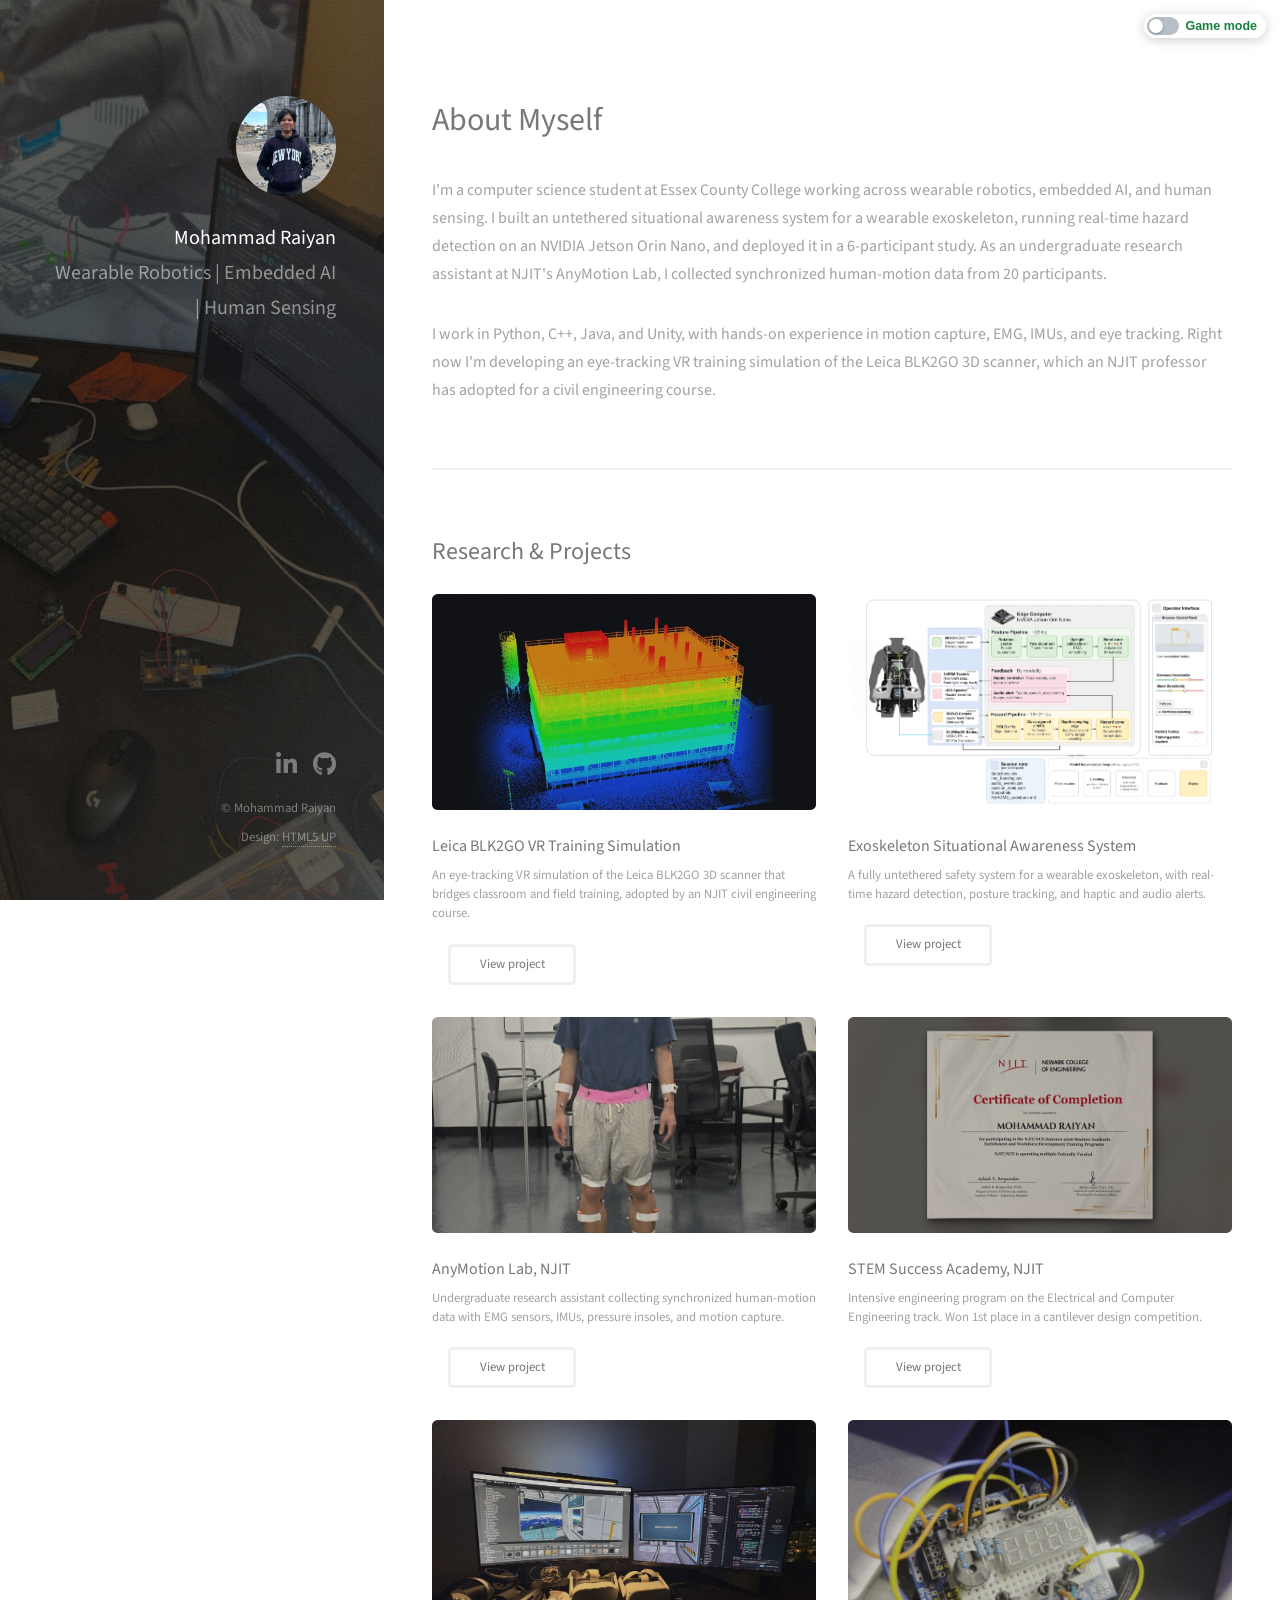
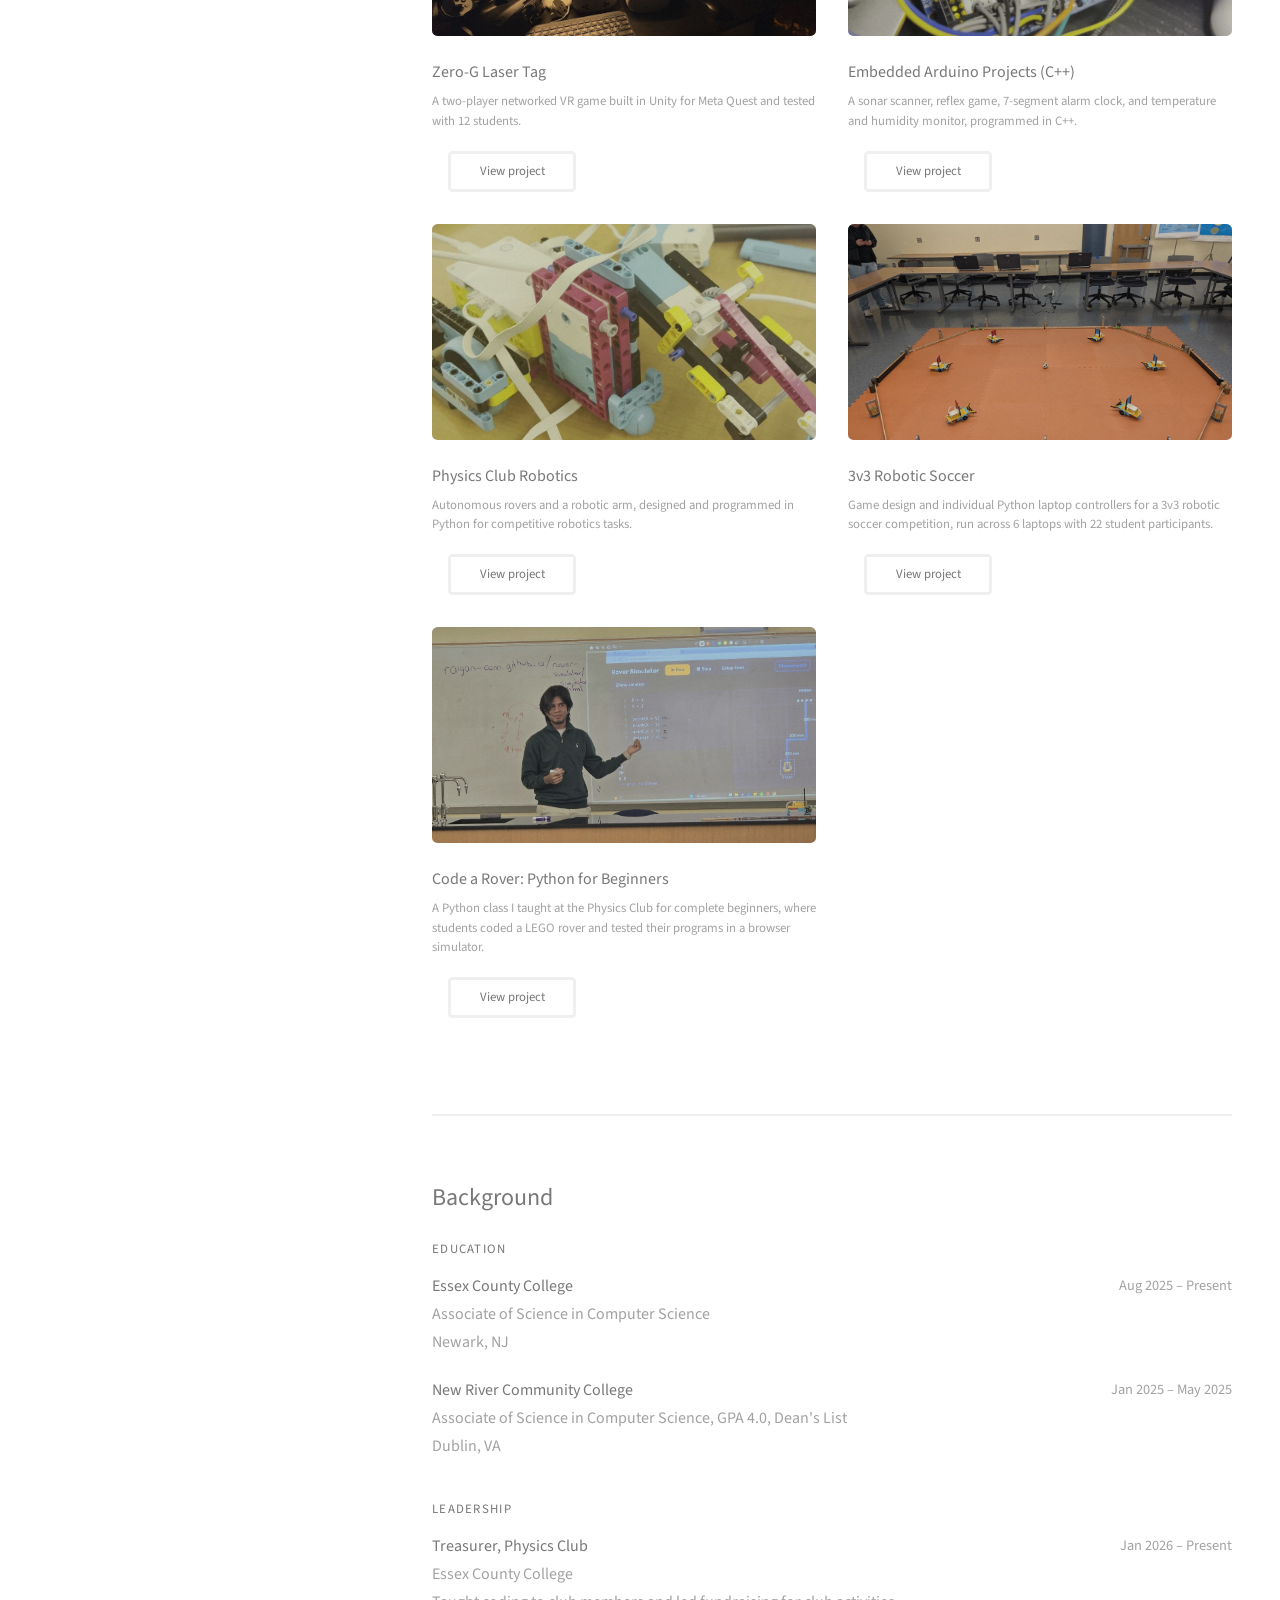
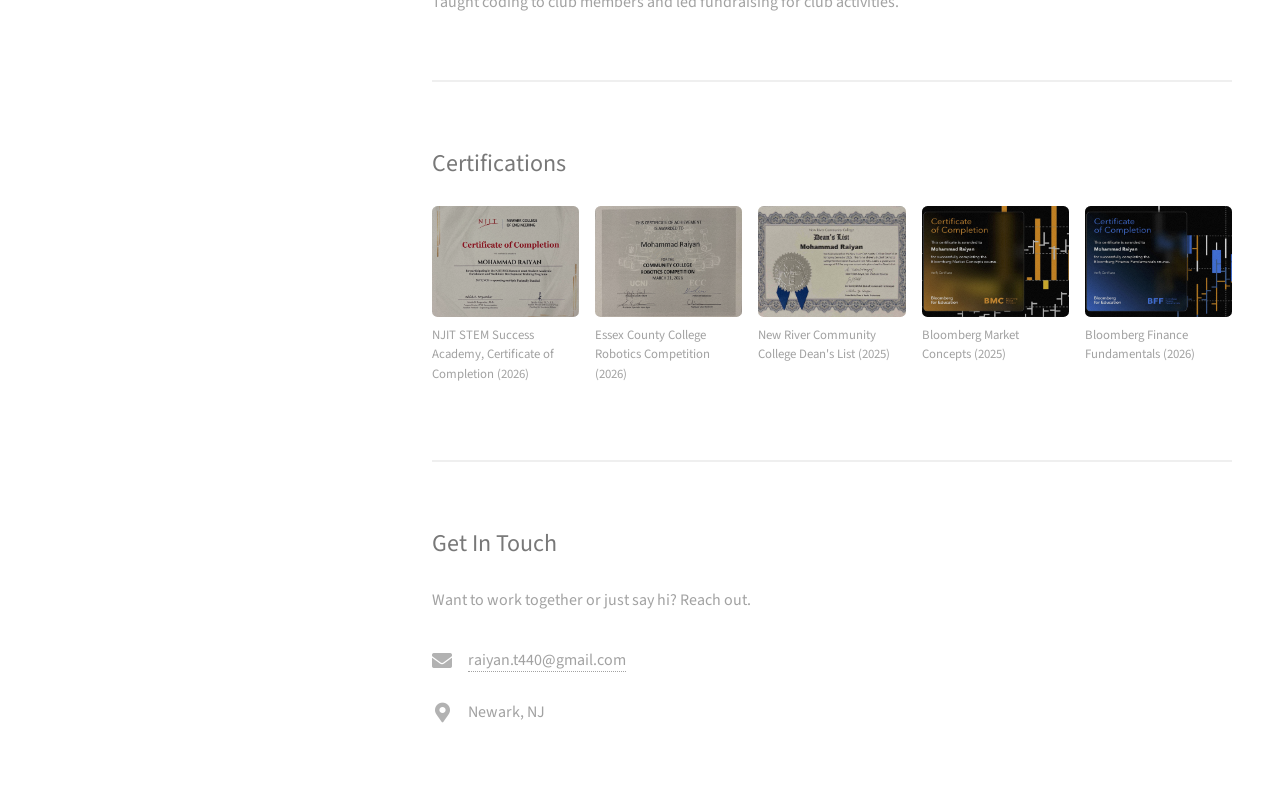
==== commit 538023df: "Update project pages, photos and videos New media for Exoskeleton, AnyMotion Lab, Leica, Zero-G, Cod" ====
--- a/index.html
+++ b/index.html
@@ -11,9 +11,10 @@
 		<title>Mohammad Raiyan</title>
 		<meta charset="utf-8" />
 		<meta name="viewport" content="width=device-width, initial-scale=1" />
-		<link rel="icon" id="favicon" href="images/avatar.jpg" />
+		<link rel="icon" href="images/game/icon.png" />
 		<link rel="stylesheet" href="assets/css/main.css" />
-		<link rel="stylesheet" href="assets/css/portfolio.css" />
+		<link rel="stylesheet" href="assets/css/portfolio.css?v=14" />
+		<link rel="stylesheet" href="assets/css/game.css?v=2" />
 		<style id="portfolio-theme"></style>
 	</head>
 	<body class="is-preload">
@@ -31,6 +32,12 @@
 
 				<!-- Projects -->
 					<section id="two"></section>
+
+				<!-- Education, leadership and so on -->
+					<section id="resume"></section>
+
+				<!-- Certifications -->
+					<section id="certifications"></section>
 
 				<!-- Contact -->
 					<section id="three"></section>
@@ -56,8 +63,9 @@
 			<script src="assets/js/browser.min.js"></script>
 			<script src="assets/js/breakpoints.min.js"></script>
 			<script src="assets/js/util.js"></script>
-			<script src="assets/js/main.js"></script>
-			<script src="assets/js/content.js"></script>
+			<script src="assets/js/main.js?v=2"></script>
+			<script src="assets/js/content.js?v=19"></script>
+			<script src="assets/js/game.js?v=2"></script>
 
 	</body>
 </html>
--- a/assets/css/portfolio.css
+++ b/assets/css/portfolio.css
@@ -15,13 +15,30 @@
 		object-fit: cover;
 	}
 
-	/* The background always fills the header, whatever its shape. */
-	#header {
-		background-size: auto, cover;
-		background-position: top left, center center;
+	/* The background always fills the header, whatever its shape, under a dark shade. */
+	#header,
+	body.is-touch #header {
+		background-position: top left, top left, center center;
+		background-repeat: repeat, no-repeat, no-repeat;
+		background-size: auto, auto, cover;
+	}
+
+	@media screen and (max-width: 980px) {
+
+		#footer {
+			background-position: top left, top left, bottom center;
+			background-repeat: repeat, no-repeat, no-repeat;
+			background-size: auto, auto, cover;
+		}
+
 	}
 
 /* Main */
+
+	/* Fills the space beside the header at any window size. */
+	#main {
+		max-width: none;
+	}
 
 	/* No divider above the first section that is showing. */
 	#main > section.is-first {
@@ -32,13 +49,79 @@
 
 /* Project cards */
 
-	.work-item .image.thumb img {
+	.work-item .image.thumb img,
+	.work-item .image.thumb video {
 		aspect-ratio: 16 / 9;
 		object-fit: cover;
+	}
+
+	/* Diagrams and screenshots (PNGs) show whole on their card, on white. */
+	.work-item .image.thumb img[src$=".png"] {
+		background: #fff;
+		object-fit: contain;
+	}
+
+	.work-item .image.thumb video {
+		border-radius: 0.35em;
+		display: block;
+		width: 100%;
 	}
 
 	.work-item .actions {
 		margin: 1.25em 0 0 0;
+	}
+
+/* Education and leadership */
+
+	.resume-group {
+		margin: 0 0 2.5em 0;
+	}
+
+	.resume-group:last-child {
+		margin-bottom: 0;
+	}
+
+	/* Group names read as labels, so they stand apart from the entry titles. */
+	.resume-group h3 {
+		font-size: 0.8em;
+		letter-spacing: 0.1em;
+		text-transform: uppercase;
+	}
+
+	.resume-item {
+		margin: 0 0 1.25em 0;
+	}
+
+	.resume-item p {
+		margin: 0;
+	}
+
+	/* Date on the right, or under the title when there isn't room. */
+	.resume-title {
+		column-gap: 1em;
+		display: flex;
+		flex-wrap: wrap;
+		justify-content: space-between;
+	}
+
+	.resume-title .date {
+		font-size: 0.9em;
+		white-space: nowrap;
+	}
+
+/* Certifications */
+
+	/* Always one line; it scrolls sideways when the screen is too narrow. */
+	.cert-row {
+		display: flex;
+		gap: 1em;
+		overflow-x: auto;
+		padding-bottom: 0.75em;
+	}
+
+	.cert-row .media {
+		flex: 1 0 8em;
+		max-width: 16em;
 	}
 
 /* Project page */
@@ -50,8 +133,13 @@
 		margin: 0 0 2em 0;
 	}
 
+	/* The template lays a dotted texture over every picture; it greys out diagrams and screenshots (PNGs). */
+	.image:has(> img[src$=".png"]):not(:hover):before {
+		display: none;
+	}
+
+	/* Covers are cropped wide in the admin, so they show whole; a diagram never loses its edges. */
 	#project .cover img {
-		max-height: 32em;
 		object-fit: cover;
 	}
 
@@ -99,6 +187,310 @@
 		width: 100%;
 	}
 
+	.media-video video.tall {
+		height: 70vh;
+		margin: 0 auto;
+		max-width: 100%;
+		width: auto;
+	}
+
+	.media-video video.tall + .caption {
+		text-align: center;
+	}
+
+	/* Two per row, every box the same shape, with tall videos shown whole. */
+	.gallery.grid .media-video video,
+	.gallery.grid .media-photo .image img {
+		aspect-ratio: 16 / 9;
+		background: #000;
+		border-radius: 0.35em;
+		display: block;
+		max-height: none;
+		object-fit: contain;
+		width: 100%;
+	}
+
+	.gallery.grid .media-photo .image img {
+		object-fit: cover;
+		object-position: 50% 10%;
+	}
+
+	/* Videos stay clear until hovered, when they get the same View label as photos. */
+	.gallery.grid .video-link:before {
+		opacity: 0 !important;
+	}
+
+	.gallery.grid .video-link:hover:before {
+		opacity: 1 !important;
+	}
+
+	.video-popup {
+		align-items: center;
+		background: rgba(44, 44, 44, 0.85);
+		bottom: 0;
+		display: flex;
+		justify-content: center;
+		left: 0;
+		position: fixed;
+		right: 0;
+		top: 0;
+		z-index: 20000;
+	}
+
+	.video-popup .poptrox-popup {
+		position: relative;
+	}
+
+	.video-popup video {
+		background: #000;
+		display: block;
+		max-height: calc(100vh - 8em);
+		max-width: calc(100vw - 100px);
+	}
+
+	@media screen and (max-width: 736px) {
+
+		.video-popup video {
+			max-width: 100vw;
+		}
+
+	}
+
+	.gallery.grid .caption strong {
+		font-weight: 600;
+	}
+
+	/* Project story: what you did first, then the main video, then the supporting clips. */
+	#project .eyebrow {
+		color: #49bf9d;
+		font-size: 0.8em;
+		font-weight: 600;
+		letter-spacing: 0.08em;
+		margin: 0 0 0.6em 0;
+		text-transform: uppercase;
+	}
+
+	.showcase-intro {
+		align-items: center;
+		display: grid;
+		gap: 3em;
+		grid-template-columns: minmax(0, 3fr) minmax(0, 2fr);
+		margin: 2.5em 0 3.5em 0;
+	}
+
+	.showcase-role p {
+		font-size: 1.2em;
+		line-height: 1.65;
+		margin: 0;
+	}
+
+	.showcase-role strong {
+		font-weight: 600;
+	}
+
+	ul.showcase-stats {
+		border-left: solid 3px #49bf9d;
+		list-style: none;
+		margin: 0;
+		padding: 0 0 0 1.5em;
+	}
+
+	ul.showcase-stats li {
+		align-items: baseline;
+		display: flex;
+		gap: 0.75em;
+		padding: 0.35em 0;
+	}
+
+	ul.showcase-stats strong {
+		font-size: 2em;
+		font-weight: 600;
+		line-height: 1.1;
+		min-width: 2.1em;
+	}
+
+	.showcase-intro.single {
+		grid-template-columns: minmax(0, 1fr);
+	}
+
+	.showcase-intro + .actions {
+		margin: -1.5em 0 3.5em 0;
+	}
+
+	.gallery.grid.photo-grid {
+		display: grid;
+		gap: 1.25em;
+		grid-template-columns: repeat(3, minmax(0, 1fr));
+	}
+
+	.gallery.grid.photo-grid .media-photo .image img {
+		aspect-ratio: 4 / 3;
+		object-fit: cover;
+	}
+
+	.showcase-block {
+		margin: 0 0 3.5em 0;
+	}
+
+	.showcase-block h3 {
+		margin: 0 0 1.25em 0;
+	}
+
+	#project .showcase-block .gallery {
+		margin: 0;
+	}
+
+	.gallery.grid.main {
+		display: grid;
+		gap: 1.25em;
+	}
+
+	.gallery.grid.main .media-video video {
+		object-fit: cover;
+	}
+
+	.gallery.grid.tall {
+		display: grid;
+		gap: 1.25em;
+		grid-template-columns: repeat(3, minmax(0, 1fr));
+	}
+
+	.gallery.grid.tall .media-video video {
+		aspect-ratio: 9 / 16;
+		object-fit: cover;
+	}
+
+	/* Rows fill up instead of leaving gaps: four tall clips side by side, two photos in two halves. */
+	.gallery.grid.tall.count-4 {
+		grid-template-columns: repeat(4, minmax(0, 1fr));
+	}
+
+	.gallery.grid.photo-grid.count-2 {
+		grid-template-columns: repeat(2, minmax(0, 1fr));
+	}
+
+	.gallery.grid.photos .media-photo .image img {
+		aspect-ratio: 21 / 9;
+		object-position: 50% 78%;
+	}
+
+	/* A wide banner, so "What I did" is on the first screen. */
+	#project .cover.banner img {
+		aspect-ratio: 5 / 2;
+		max-height: none;
+		object-position: 50% 72%;
+	}
+
+	@media screen and (max-width: 736px) {
+
+		.showcase-intro {
+			gap: 2em;
+			grid-template-columns: minmax(0, 1fr);
+		}
+
+		.showcase-role p {
+			font-size: 1.05em;
+		}
+
+		.gallery.grid.tall {
+			gap: 0.6em;
+		}
+
+		.gallery.grid.tall.count-4 {
+			grid-template-columns: repeat(2, minmax(0, 1fr));
+		}
+
+		.gallery.grid.photo-grid {
+			gap: 0.6em;
+			grid-template-columns: repeat(2, minmax(0, 1fr));
+		}
+
+	}
+
+	/* Flowing project page: a cover that opens full size, a line or two of text, then the media in rows
+	   where every photo and video keeps its own shape (content.js sizes each row to fill the width). */
+	#project .flow-cover {
+		margin: 0 0 2em 0;
+	}
+
+	#project .flow-cover .image {
+		cursor: zoom-in;
+	}
+
+	/* The cover keeps its own shape and always fits on screen whole, so a diagram never loses its edges. */
+	#project .flow-cover .image img {
+		aspect-ratio: auto;
+		height: auto;
+		max-height: 85vh;
+		object-fit: contain;
+		width: 100%;
+	}
+
+	#project .flow-cover .caption {
+		display: none;
+	}
+
+	.flow .caption {
+		margin: 0.5em 0 0 0;
+	}
+
+	#project .project-text p {
+		font-size: 1.1em;
+		line-height: 1.65;
+	}
+
+	.flow {
+		display: flex;
+		flex-wrap: wrap;
+		gap: 14px;
+		justify-content: center;
+		margin: 2.5em 0 1em 0;
+	}
+
+	.flow-item {
+		flex: none;
+		width: 340px;
+	}
+
+	.flow-item .image,
+	.flow-item .image img,
+	.flow-item video,
+	.flow-item .embed {
+		display: block;
+		height: 100%;
+		margin: 0;
+		width: 100%;
+	}
+
+	/* The picture's height until content.js sizes the row. */
+	.flow-item > :first-child {
+		height: 340px;
+	}
+
+	.flow-item img,
+	.flow-item video {
+		background: #000;
+		border-radius: 0.35em;
+		max-height: none;
+		object-fit: cover;
+	}
+
+	.flow .video-link:before {
+		opacity: 0 !important;
+	}
+
+	.flow .video-link:hover:before {
+		opacity: 1 !important;
+	}
+
+	@media screen and (max-width: 736px) {
+
+		.flow {
+			gap: 8px;
+		}
+
+	}
+
 	#project .pager {
 		border-top: solid 2px #efefef;
 		margin-top: 3em;
--- a/assets/css/game.css
+++ b/assets/css/game.css
@@ -0,0 +1,399 @@
+/*
+	Game mode: the switch, the dark theme and the pieces of the game.
+*/
+
+/* Switch */
+
+	@font-face {
+		font-display: swap;
+		font-family: 'Xirod';
+		src: url("../webfonts/Xirod.otf") format("opentype");
+	}
+
+	#game-switch {
+		align-items: center;
+		background: rgba(255, 255, 255, 0.92);
+		border: 0;
+		border-radius: 2em;
+		box-shadow: 0 2px 12px rgba(0, 0, 0, 0.2);
+		color: #15803d;
+		cursor: pointer;
+		display: flex;
+		font-size: 12.5px;
+		font-weight: 600;
+		gap: 0.5em;
+		line-height: 1;
+		padding: 3px 9px 3px 3px;
+		position: fixed;
+		right: 14px;
+		top: 14px;
+		z-index: 1000;
+	}
+
+	#game-switch[aria-checked="true"] .text {
+		font-family: 'Xirod', sans-serif;
+		font-size: 8px;
+		font-weight: 400;
+	}
+
+	#game-switch .track {
+		background: #b8bec8;
+		border-radius: 9px;
+		display: block;
+		height: 18px;
+		position: relative;
+		transition: background-color 0.2s ease, box-shadow 0.2s ease;
+		width: 32px;
+	}
+
+	#game-switch .knob {
+		background: #fff;
+		border-radius: 50%;
+		box-shadow: 0 1px 3px rgba(0, 0, 0, 0.3);
+		height: 14px;
+		left: 2px;
+		position: absolute;
+		top: 2px;
+		transition: left 0.2s ease;
+		width: 14px;
+	}
+
+	#game-switch[aria-checked="true"] .track {
+		background: #22c55e;
+		box-shadow: 0 0 12px rgba(34, 197, 94, 0.75);
+	}
+
+	#game-switch[aria-checked="true"] .knob {
+		left: 16px;
+	}
+
+	body.game-on #game-switch {
+		background: rgba(28, 31, 38, 0.92);
+		color: #4ade80;
+	}
+
+/* Dark theme */
+
+	body.game-on {
+		background: #14161b;
+	}
+
+	body.game-on #main {
+		color: #a7adb8;
+	}
+
+	body.game-on #main h2,
+	body.game-on #main h3,
+	body.game-on #main strong {
+		color: #eef1f5;
+	}
+
+	body.game-on #main .button {
+		border-color: #3a3f49;
+		color: #eef1f5 !important;
+	}
+
+	body.game-on #main .button:hover {
+		border-color: #49bf9d;
+		color: #49bf9d !important;
+	}
+
+	body.game-on #main > section,
+	body.game-on #project .pager {
+		border-top-color: #2a2e36;
+	}
+
+	body.game-on ul.labeled-icons li h3 {
+		color: #6b7280;
+	}
+
+/* Counter and messages */
+
+	#game-hud {
+		display: none;
+		max-width: 15em;
+		pointer-events: none;
+		position: fixed;
+		right: 14px;
+		text-align: right;
+		top: 46px;
+		z-index: 1000;
+	}
+
+	body.game-playing #game-hud {
+		display: block;
+	}
+
+	#game-hud .count {
+		align-items: center;
+		background: rgba(28, 31, 38, 0.92);
+		border-radius: 2em;
+		color: #eef1f5;
+		display: inline-flex;
+		font-size: 15px;
+		font-weight: 600;
+		gap: 0.45em;
+		line-height: 1;
+		padding: 5px 12px;
+	}
+
+	#game-hud .count img {
+		display: block;
+		height: 19px;
+		image-rendering: pixelated;
+		width: 21px;
+	}
+
+	#game-hud .message {
+		background: rgba(28, 31, 38, 0.92);
+		border-radius: 0.6em;
+		color: #d5d9e0;
+		font-size: 13px;
+		line-height: 1.4;
+		margin: 0.5em 0 0 0;
+		padding: 0.5em 0.8em;
+	}
+
+	#game-hud .message:empty {
+		display: none;
+	}
+
+/* Room for the slabs, and sections waiting for their star */
+
+	body.game-playing #main > section {
+		border-top: 0;
+		margin-top: 300px;
+		padding-top: 0;
+		position: relative;
+	}
+
+	body.game-playing #main > section.game-locked > * {
+		pointer-events: none;
+		user-select: none;
+	}
+
+	/* A soft shadow blurs the symbols, because a real blur filter on whole sections made the game stutter. */
+	.game-locked .game-symbols {
+		color: transparent;
+		text-shadow: 0 0 5px rgba(156, 199, 245, 0.75);
+	}
+
+	body.game-playing #main > section img,
+	body.game-playing #main > section video {
+		transition: filter 0.25s ease;
+	}
+
+	body.game-playing #main > section.game-locked img,
+	body.game-playing #main > section.game-locked video {
+		filter: blur(7px);
+	}
+
+	body.game-playing #main > section.game-locked .button,
+	body.game-playing #main > section.game-locked .labeled-icons h3 {
+		filter: blur(3px);
+	}
+
+	body.game-playing #main > section.game-locked:before {
+		background: rgba(28, 31, 38, 0.95);
+		border-radius: 2em;
+		color: #eef1f5;
+		content: '\f023\00a0 Locked';
+		font-family: 'Font Awesome 5 Free', 'Source Sans Pro', sans-serif;
+		font-size: 14px;
+		font-weight: 900;
+		left: 50%;
+		padding: 0.4em 1em;
+		position: absolute;
+		top: 8px;
+		transform: translateX(-50%);
+		z-index: 2;
+	}
+
+/* Words turning from symbols back into text when a section unlocks */
+
+	.game-word {
+		position: relative;
+	}
+
+	.game-real {
+		color: transparent;
+	}
+
+	.game-symbols {
+		color: #9cc7f5;
+		font-family: 'Xirod', sans-serif;
+		font-size: 0.62em;
+		font-weight: 400;
+		left: 0;
+		line-height: 1;
+		position: absolute;
+		top: 50%;
+		transform: translateY(-50%);
+		white-space: nowrap;
+	}
+
+	/* Fading the colour is far lighter than fading hundreds of separate layers. */
+	.game-word.decode .game-real,
+	.game-word.decode .game-symbols {
+		transition: color 0.5s ease var(--delay, 0s);
+	}
+
+	.game-word.decode .game-real {
+		color: inherit;
+	}
+
+	.game-word.decode .game-symbols {
+		color: transparent;
+	}
+
+/* The slabs, the star and the character */
+
+	#game-layer {
+		left: 0;
+		pointer-events: none;
+		position: absolute;
+		top: 0;
+		z-index: 10;
+	}
+
+	.game-slab {
+		background: #f4f2ee url("../../images/game/marble.png");
+		background-size: 800px 120px;
+		border-radius: 2px;
+		box-shadow: inset 0 1px 0 rgba(255, 255, 255, 0.95), inset 0 -2px 0 rgba(90, 94, 102, 0.35), 0 8px 16px rgba(0, 0, 0, 0.45);
+		overflow: hidden;
+		position: absolute;
+		transition: left 0.45s ease, width 0.45s ease;
+	}
+
+	/* The polished shine. */
+	.game-slab:after {
+		background: linear-gradient(105deg, rgba(255, 255, 255, 0) 32%, rgba(255, 255, 255, 0.35) 38%, rgba(255, 255, 255, 0) 44%);
+		bottom: 0;
+		content: '';
+		left: 0;
+		position: absolute;
+		right: 0;
+		top: 0;
+	}
+
+	.game-star {
+		animation: game-float 1.1s ease-in-out infinite alternate;
+		filter: drop-shadow(0 0 8px rgba(255, 220, 60, 0.75));
+		image-rendering: pixelated;
+		position: absolute;
+	}
+
+	.game-star.got {
+		animation: game-got 0.5s ease-out forwards;
+	}
+
+	.game-arrow {
+		animation: game-float 0.6s ease-in-out infinite alternate;
+		border-left: 14px solid transparent;
+		border-right: 14px solid transparent;
+		border-top: 18px solid #4ade80;
+		filter: drop-shadow(0 0 6px rgba(74, 222, 128, 0.7));
+		height: 0;
+		position: absolute;
+		width: 0;
+	}
+
+	#game-player {
+		height: 60px;
+		left: 0;
+		position: absolute;
+		top: 0;
+		width: 42px;
+		will-change: transform;
+	}
+
+	#game-player .squash {
+		height: 100%;
+		transform-origin: 50% 100%;
+	}
+
+	#game-player .sprite {
+		background: url("../../images/game/character.png") 0 0 / 294px 60px no-repeat;
+		height: 100%;
+		image-rendering: pixelated;
+	}
+
+	@keyframes game-float {
+		from { transform: translateY(-4px); }
+		to { transform: translateY(4px); }
+	}
+
+	@keyframes game-got {
+		to { opacity: 0; transform: translateY(-40px) scale(1.8); }
+	}
+
+/* Touch buttons */
+
+	#game-pad {
+		bottom: 16px;
+		display: none;
+		justify-content: space-between;
+		left: 16px;
+		pointer-events: none;
+		position: fixed;
+		right: 16px;
+		z-index: 1000;
+	}
+
+	@media (hover: none) {
+
+		body.game-playing #game-pad {
+			display: flex;
+		}
+
+	}
+
+	#game-pad .group {
+		display: flex;
+		gap: 12px;
+	}
+
+	#game-pad button {
+		-webkit-touch-callout: none;
+		-webkit-user-select: none;
+		align-items: center;
+		background: rgba(28, 31, 38, 0.85);
+		border: 2px solid rgba(255, 255, 255, 0.28);
+		border-radius: 50%;
+		color: #eef1f5;
+		display: flex;
+		font-size: 15px;
+		font-weight: 600;
+		height: 68px;
+		justify-content: center;
+		padding: 0;
+		pointer-events: auto;
+		touch-action: none;
+		user-select: none;
+		width: 68px;
+	}
+
+	#game-pad .arrow {
+		border-bottom: 11px solid transparent;
+		border-top: 11px solid transparent;
+		height: 0;
+		width: 0;
+	}
+
+	#game-pad .arrow.left {
+		border-right: 16px solid #eef1f5;
+	}
+
+	#game-pad .arrow.right {
+		border-left: 16px solid #eef1f5;
+	}
+
+@media (prefers-reduced-motion: reduce) {
+
+	.game-star,
+	.game-arrow {
+		animation: none;
+	}
+
+}
